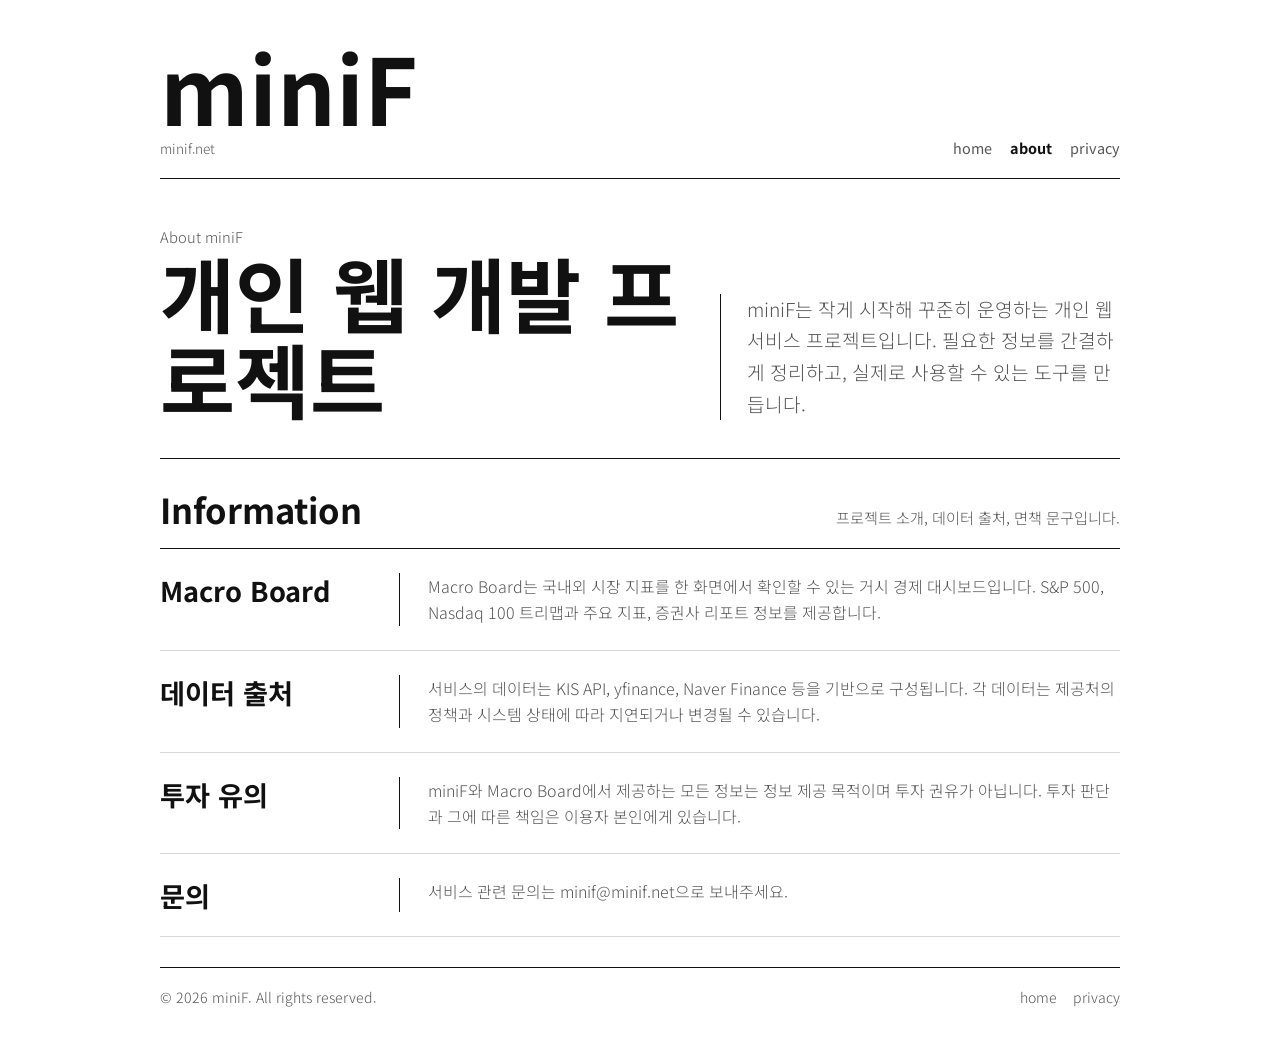
==== about.html @ b0dc4911 "Initial: miniF landing page" ====
<!doctype html>
<html lang="ko">
  <head>
    <meta charset="utf-8">
    <meta name="viewport" content="width=device-width, initial-scale=1">
    <meta name="description" content="miniF 프로젝트와 Macro Board 데이터 출처, 투자 유의사항을 안내합니다.">
    <title>About | miniF</title>
    <link rel="preconnect" href="https://fonts.googleapis.com">
    <link rel="preconnect" href="https://fonts.gstatic.com" crossorigin>
    <link href="https://fonts.googleapis.com/css2?family=Noto+Sans+KR:wght@300;400;700&display=swap" rel="stylesheet">
    <link rel="stylesheet" href="./styles.css">
  </head>
  <body>
    <div class="site">
      <header class="site-header">
        <div class="topbar">
          <h1 class="logo">miniF</h1>
          <span class="domain">minif.net</span>
        </div>
        <nav class="nav" aria-label="주요 메뉴">
          <a href="./index.html">home</a>
          <a href="./about.html" aria-current="page">about</a>
          <a href="./privacy.html">privacy</a>
        </nav>
      </header>

      <main>
        <section class="intro" aria-labelledby="about-title">
          <div>
            <p class="kicker">About miniF</p>
            <h2 class="headline" id="about-title">개인 웹 개발 프로젝트</h2>
          </div>
          <p class="lead">
            miniF는 작게 시작해 꾸준히 운영하는 개인 웹 서비스 프로젝트입니다. 필요한 정보를 간결하게 정리하고, 실제로 사용할 수 있는 도구를 만듭니다.
          </p>
        </section>

        <section class="section" aria-labelledby="about-content-title">
          <div class="section-header">
            <h2 class="section-title" id="about-content-title">Information</h2>
            <p class="section-note">프로젝트 소개, 데이터 출처, 면책 문구입니다.</p>
          </div>

          <div class="content-grid">
            <article class="content-block">
              <h2>Macro Board</h2>
              <p>
                Macro Board는 국내외 시장 지표를 한 화면에서 확인할 수 있는 거시 경제 대시보드입니다. S&amp;P 500, Nasdaq 100 트리맵과 주요 지표, 증권사 리포트 정보를 제공합니다.
              </p>
            </article>

            <article class="content-block">
              <h2>데이터 출처</h2>
              <p>
                서비스의 데이터는 KIS API, yfinance, Naver Finance 등을 기반으로 구성됩니다. 각 데이터는 제공처의 정책과 시스템 상태에 따라 지연되거나 변경될 수 있습니다.
              </p>
            </article>

            <article class="content-block">
              <h2>투자 유의</h2>
              <p>
                miniF와 Macro Board에서 제공하는 모든 정보는 정보 제공 목적이며 투자 권유가 아닙니다. 투자 판단과 그에 따른 책임은 이용자 본인에게 있습니다.
              </p>
            </article>

            <article class="content-block">
              <h2>문의</h2>
              <p>
                서비스 관련 문의는 <a href="mailto:minif@minif.net">minif@minif.net</a>으로 보내주세요.
              </p>
            </article>
          </div>
        </section>
      </main>

      <footer class="site-footer">
        <span>© 2026 miniF. All rights reserved.</span>
        <div class="footer-links">
          <a href="./index.html">home</a>
          <a href="./privacy.html">privacy</a>
        </div>
      </footer>
    </div>
  </body>
</html>
---- styles.css ----
:root {
  --paper: #ffffff;
  --ink: #111111;
  --muted: #565656;
  --line: #111111;
  --soft-line: #d8d8d8;
  --panel: #fafafa;
  --max: 960px;
}

* {
  box-sizing: border-box;
}

html {
  background: var(--paper);
  color: var(--ink);
  font-family: "Noto Sans KR", system-ui, -apple-system, BlinkMacSystemFont, "Segoe UI", sans-serif;
  font-size: 16px;
  line-height: 1.65;
}

body {
  margin: 0;
  min-width: 320px;
  background: var(--paper);
}

a {
  color: inherit;
  text-decoration: none;
}

a:hover {
  text-decoration: underline;
  text-underline-offset: 0.18em;
}

.site {
  width: min(100% - 32px, var(--max));
  margin: 0 auto;
  padding: 28px 0 40px;
}

.site-header {
  display: grid;
  gap: 18px;
  padding-bottom: 18px;
  border-bottom: 1px solid var(--line);
}

.topbar {
  display: flex;
  align-items: baseline;
  justify-content: space-between;
  gap: 16px;
}

.logo {
  margin: 0;
  font-size: clamp(2.4rem, 8vw, 5.75rem);
  font-weight: 700;
  letter-spacing: 0;
  line-height: 0.95;
}

.domain {
  color: var(--muted);
  font-size: 0.85rem;
  font-weight: 300;
  white-space: nowrap;
}

.nav {
  display: flex;
  flex-wrap: wrap;
  gap: 6px 18px;
  color: var(--muted);
  font-size: 0.9rem;
}

.nav a[aria-current="page"] {
  color: var(--ink);
  font-weight: 700;
}

.intro {
  display: grid;
  gap: 18px;
  padding: 34px 0 28px;
  border-bottom: 1px solid var(--line);
}

.kicker {
  margin: 0;
  color: var(--muted);
  font-size: 0.92rem;
  font-weight: 300;
}

.headline {
  max-width: 760px;
  margin: 0;
  font-size: clamp(2.1rem, 8vw, 5.1rem);
  font-weight: 700;
  letter-spacing: 0;
  line-height: 1.05;
}

.lead {
  max-width: 650px;
  margin: 0;
  color: var(--muted);
  font-size: clamp(1rem, 2vw, 1.2rem);
  font-weight: 300;
}

.section {
  padding: 30px 0;
  border-bottom: 1px solid var(--line);
}

.section-header {
  display: grid;
  grid-template-columns: 1fr;
  gap: 10px;
  margin-bottom: 18px;
}

.section-title {
  margin: 0;
  font-size: clamp(1.45rem, 4vw, 2.15rem);
  font-weight: 700;
  line-height: 1.18;
}

.section-note {
  margin: 0;
  color: var(--muted);
  font-size: 0.95rem;
  font-weight: 300;
}

.project-grid {
  display: grid;
  grid-template-columns: 1fr;
  border-top: 1px solid var(--line);
  border-left: 1px solid var(--line);
}

.project-card {
  display: grid;
  min-height: 260px;
  padding: 22px;
  border-right: 1px solid var(--line);
  border-bottom: 1px solid var(--line);
  background: var(--paper);
  transition: background-color 160ms ease, color 160ms ease;
}

.project-card:hover {
  background: var(--ink);
  color: var(--paper);
  text-decoration: none;
}

.project-card.is-disabled {
  color: var(--muted);
  background: var(--panel);
  pointer-events: none;
}

.card-number {
  align-self: start;
  color: currentColor;
  font-size: 0.82rem;
  font-weight: 300;
}

.card-body {
  align-self: end;
}

.card-title {
  margin: 0 0 4px;
  font-size: clamp(1.6rem, 7vw, 3rem);
  font-weight: 700;
  line-height: 1.02;
}

.card-domain {
  margin: 0 0 18px;
  color: currentColor;
  font-size: 0.95rem;
  font-weight: 300;
}

.card-description {
  max-width: 520px;
  margin: 0 0 24px;
  color: currentColor;
  font-size: 1rem;
}

.card-action {
  display: inline-block;
  font-size: 0.95rem;
  font-weight: 700;
}

.content-grid {
  display: grid;
  grid-template-columns: 1fr;
  border-top: 1px solid var(--line);
}

.content-block {
  padding: 24px 0;
  border-bottom: 1px solid var(--soft-line);
}

.content-block h2 {
  margin: 0 0 10px;
  font-size: clamp(1.25rem, 3vw, 1.7rem);
  line-height: 1.25;
}

.content-block p {
  max-width: 720px;
  margin: 0;
  color: var(--muted);
  font-weight: 300;
}

.definition-list {
  display: grid;
  gap: 14px;
  margin: 0;
}

.definition-list div {
  display: grid;
  gap: 4px;
  padding-bottom: 14px;
  border-bottom: 1px solid var(--soft-line);
}

.definition-list div:last-child {
  padding-bottom: 0;
  border-bottom: 0;
}

.definition-list dt {
  font-weight: 700;
}

.definition-list dd {
  margin: 0;
  color: var(--muted);
  font-weight: 300;
}

.site-footer {
  display: flex;
  flex-direction: column;
  gap: 10px;
  padding-top: 18px;
  color: var(--muted);
  font-size: 0.88rem;
  font-weight: 300;
}

.footer-links {
  display: flex;
  flex-wrap: wrap;
  gap: 8px 16px;
}

@media (min-width: 720px) {
  .site {
    width: min(100% - 56px, var(--max));
    padding-top: 42px;
    padding-bottom: 54px;
  }

  .site-header {
    grid-template-columns: 1fr auto;
    align-items: end;
  }

  .topbar {
    display: block;
  }

  .domain {
    display: block;
    margin-top: 8px;
  }

  .nav {
    justify-content: flex-end;
  }

  .intro {
    grid-template-columns: 1.15fr 0.85fr;
    align-items: end;
    padding: 46px 0 38px;
  }

  .lead {
    justify-self: end;
    padding-left: 26px;
    border-left: 1px solid var(--line);
  }

  .section-header {
    grid-template-columns: 1fr 1fr;
    align-items: end;
  }

  .section-note {
    justify-self: end;
    max-width: 360px;
    text-align: right;
  }

  .project-grid {
    grid-template-columns: minmax(0, 1.35fr) minmax(0, 0.85fr);
  }

  .project-card {
    min-height: 330px;
    padding: 28px;
  }

  .content-grid {
    grid-template-columns: 240px 1fr;
  }

  .content-block {
    display: grid;
    grid-template-columns: 240px 1fr;
    grid-column: 1 / -1;
    gap: 28px;
  }

  .content-block h2 {
    margin: 0;
    padding-right: 18px;
    border-right: 1px solid var(--line);
  }

  .site-footer {
    flex-direction: row;
    align-items: center;
    justify-content: space-between;
  }
}
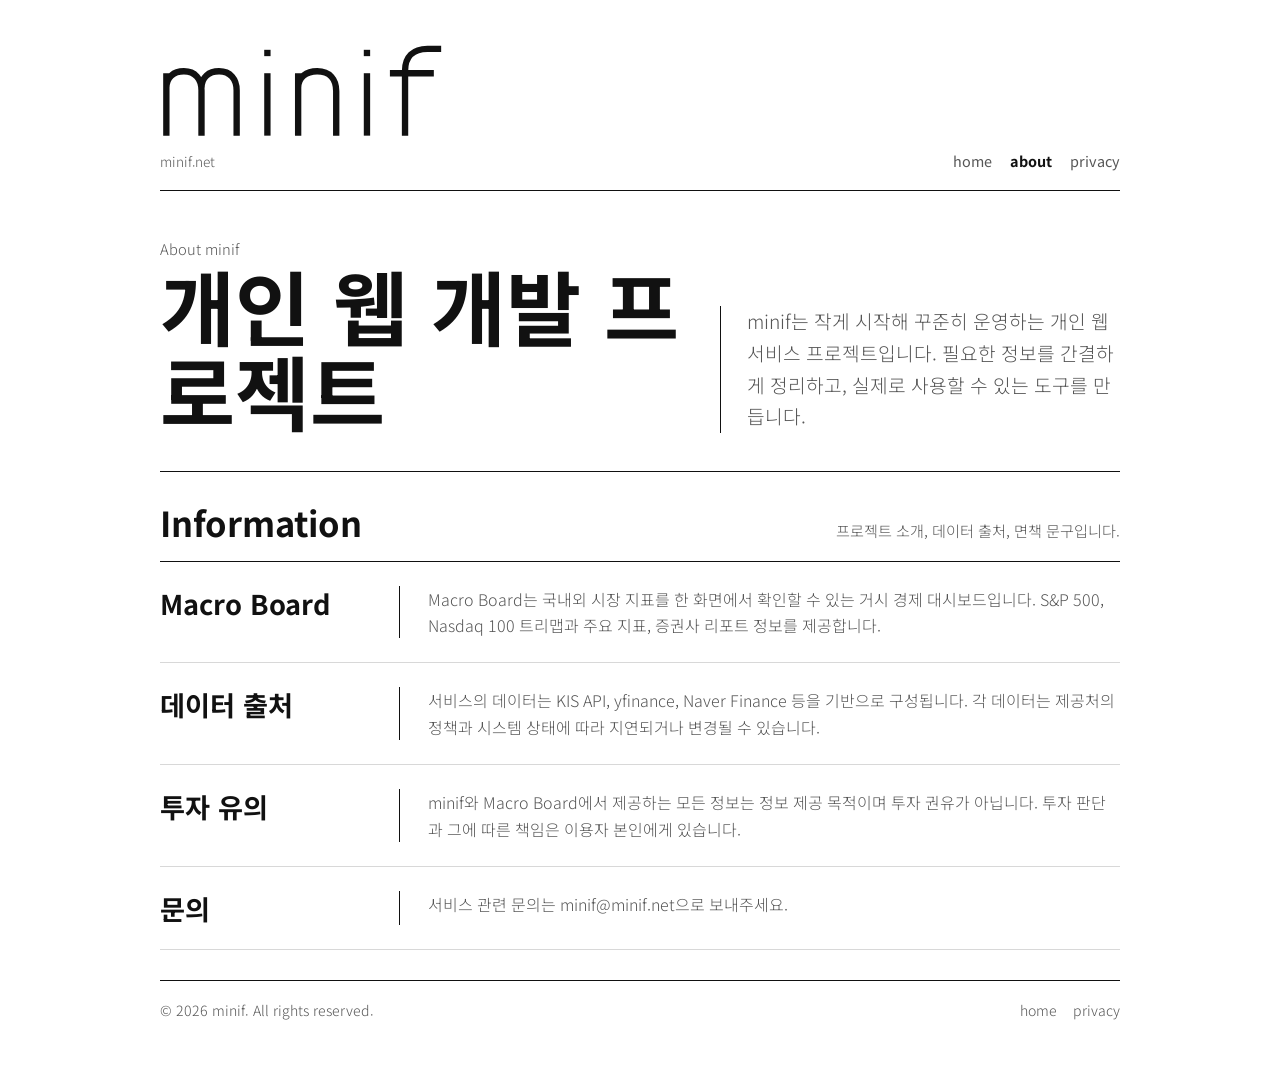
==== commit a9683703: "feat: add refined minif wordmark" ====
--- a/about.html
+++ b/about.html
@@ -3,8 +3,8 @@
   <head>
     <meta charset="utf-8">
     <meta name="viewport" content="width=device-width, initial-scale=1">
-    <meta name="description" content="miniF 프로젝트와 Macro Board 데이터 출처, 투자 유의사항을 안내합니다.">
-    <title>About | miniF</title>
+    <meta name="description" content="minif 프로젝트와 Macro Board 데이터 출처, 투자 유의사항을 안내합니다.">
+    <title>About | minif</title>
     <link rel="preconnect" href="https://fonts.googleapis.com">
     <link rel="preconnect" href="https://fonts.gstatic.com" crossorigin>
     <link href="https://fonts.googleapis.com/css2?family=Noto+Sans+KR:wght@300;400;700&display=swap" rel="stylesheet">
@@ -14,7 +14,11 @@
     <div class="site">
       <header class="site-header">
         <div class="topbar">
-          <h1 class="logo">miniF</h1>
+          <h1 class="logo">
+            <a class="logo-link" href="./index.html" aria-label="minif 홈">
+              <img class="logo-mark" src="./assets/minif-wordmark.svg" alt="minif">
+            </a>
+          </h1>
           <span class="domain">minif.net</span>
         </div>
         <nav class="nav" aria-label="주요 메뉴">
@@ -27,11 +31,11 @@
       <main>
         <section class="intro" aria-labelledby="about-title">
           <div>
-            <p class="kicker">About miniF</p>
+            <p class="kicker">About minif</p>
             <h2 class="headline" id="about-title">개인 웹 개발 프로젝트</h2>
           </div>
           <p class="lead">
-            miniF는 작게 시작해 꾸준히 운영하는 개인 웹 서비스 프로젝트입니다. 필요한 정보를 간결하게 정리하고, 실제로 사용할 수 있는 도구를 만듭니다.
+            minif는 작게 시작해 꾸준히 운영하는 개인 웹 서비스 프로젝트입니다. 필요한 정보를 간결하게 정리하고, 실제로 사용할 수 있는 도구를 만듭니다.
           </p>
         </section>
 
@@ -59,7 +63,7 @@
             <article class="content-block">
               <h2>투자 유의</h2>
               <p>
-                miniF와 Macro Board에서 제공하는 모든 정보는 정보 제공 목적이며 투자 권유가 아닙니다. 투자 판단과 그에 따른 책임은 이용자 본인에게 있습니다.
+                minif와 Macro Board에서 제공하는 모든 정보는 정보 제공 목적이며 투자 권유가 아닙니다. 투자 판단과 그에 따른 책임은 이용자 본인에게 있습니다.
               </p>
             </article>
 
@@ -74,7 +78,7 @@
       </main>
 
       <footer class="site-footer">
-        <span>© 2026 miniF. All rights reserved.</span>
+        <span>© 2026 minif. All rights reserved.</span>
         <div class="footer-links">
           <a href="./index.html">home</a>
           <a href="./privacy.html">privacy</a>
--- a/styles.css
+++ b/styles.css
@@ -58,10 +58,21 @@
 
 .logo {
   margin: 0;
-  font-size: clamp(2.4rem, 8vw, 5.75rem);
-  font-weight: 700;
-  letter-spacing: 0;
-  line-height: 0.95;
+  line-height: 0;
+}
+
+.logo-link {
+  display: inline-block;
+}
+
+.logo-link:hover {
+  text-decoration: none;
+}
+
+.logo-mark {
+  display: block;
+  width: clamp(10.5rem, 29vw, 18rem);
+  height: auto;
 }
 
 .domain {
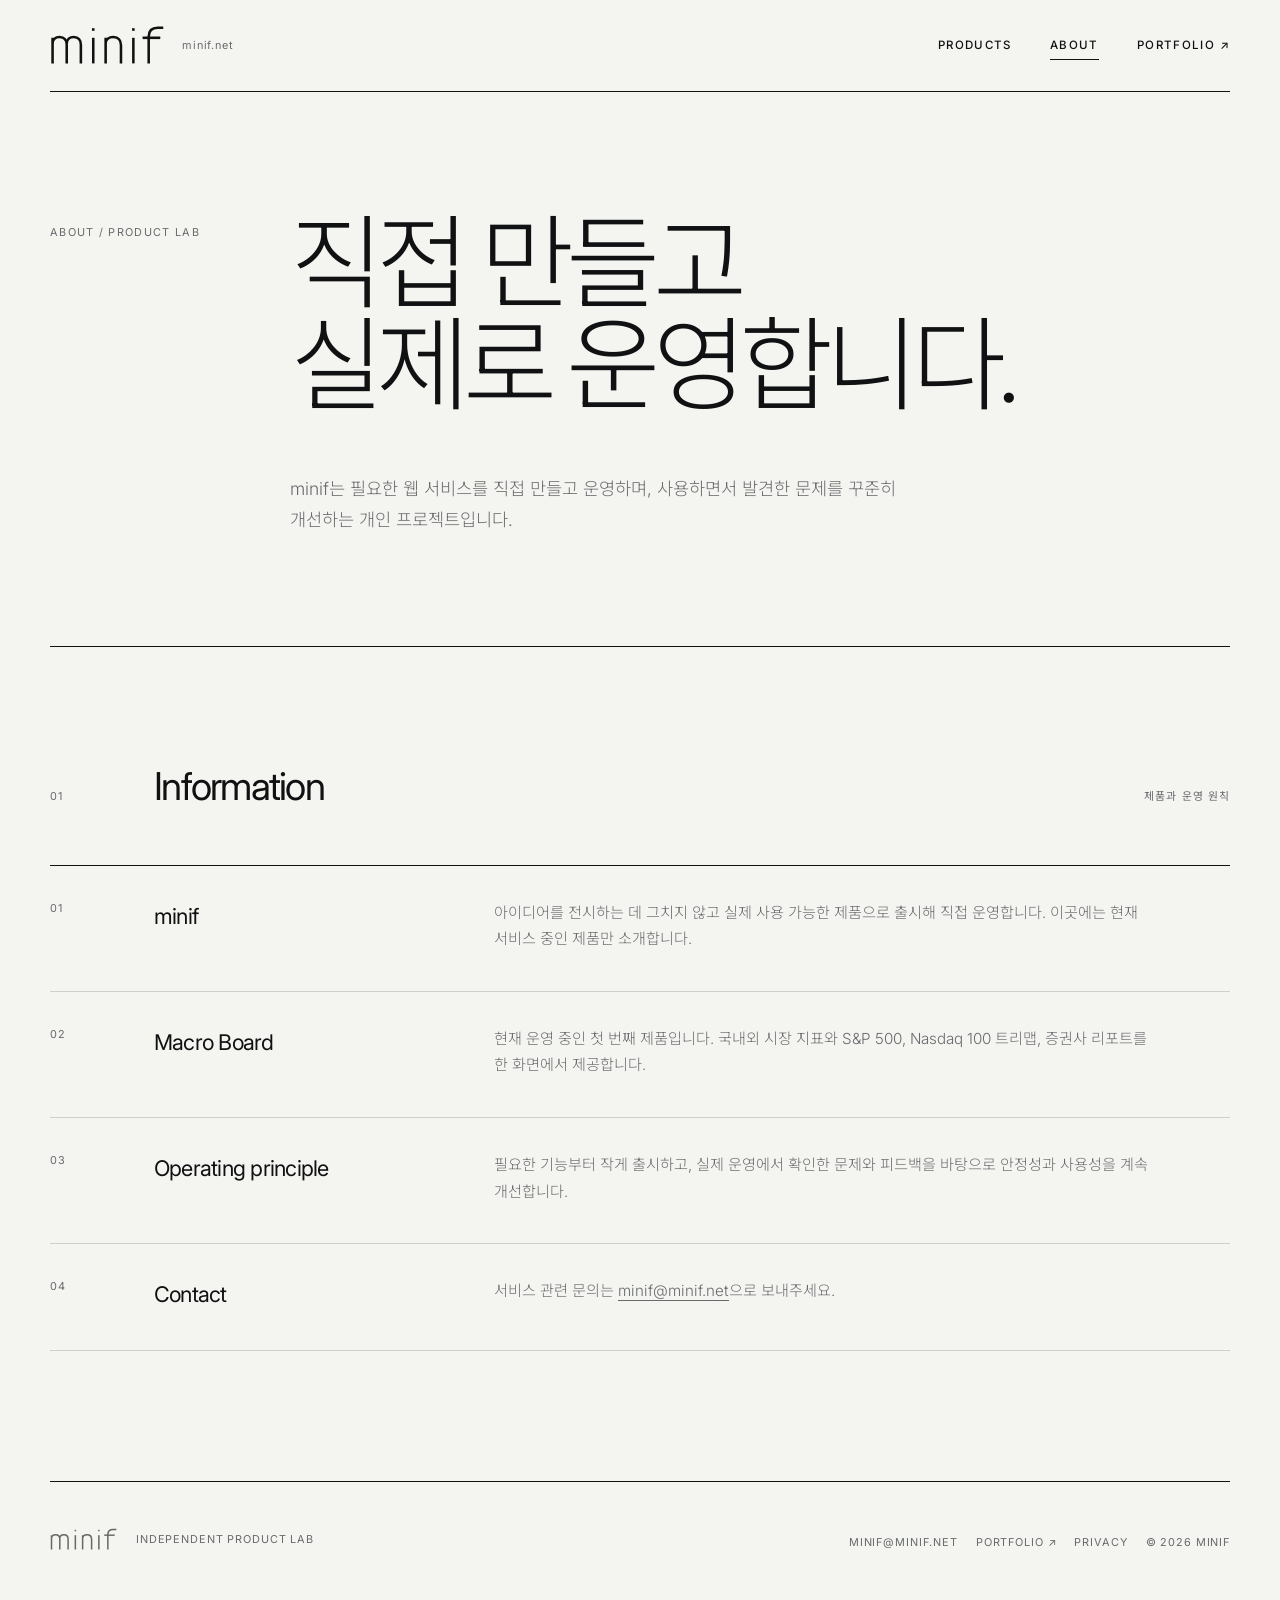
==== commit 2757913c: "feat: redesign minif product landing" ====
--- a/about.html
+++ b/about.html
@@ -4,84 +4,78 @@
     <meta charset="utf-8">
     <meta name="viewport" content="width=device-width, initial-scale=1">
     <meta name="description" content="minif 프로젝트와 Macro Board 데이터 출처, 투자 유의사항을 안내합니다.">
-    <title>About | minif</title>
+    <title>About — minif</title>
+    <link rel="icon" href="./assets/minif-favicon.svg" type="image/svg+xml">
     <link rel="preconnect" href="https://fonts.googleapis.com">
     <link rel="preconnect" href="https://fonts.gstatic.com" crossorigin>
-    <link href="https://fonts.googleapis.com/css2?family=Noto+Sans+KR:wght@300;400;700&display=swap" rel="stylesheet">
+    <link href="https://fonts.googleapis.com/css2?family=Inter:wght@300;400;500;600&amp;family=Noto+Sans+KR:wght@300;400;500;600&amp;display=swap" rel="stylesheet">
     <link rel="stylesheet" href="./styles.css">
   </head>
   <body>
-    <div class="site">
+    <div class="site-shell">
       <header class="site-header">
-        <div class="topbar">
-          <h1 class="logo">
-            <a class="logo-link" href="./index.html" aria-label="minif 홈">
-              <img class="logo-mark" src="./assets/minif-wordmark.svg" alt="minif">
-            </a>
-          </h1>
-          <span class="domain">minif.net</span>
-        </div>
+        <a class="brand" href="./index.html" aria-label="minif 홈">
+          <img class="brand-mark" src="./assets/minif-wordmark.svg" alt="minif">
+          <span class="brand-domain">minif.net</span>
+        </a>
         <nav class="nav" aria-label="주요 메뉴">
-          <a href="./index.html">home</a>
-          <a href="./about.html" aria-current="page">about</a>
-          <a href="./privacy.html">privacy</a>
+          <a href="./index.html#products">Products</a>
+          <a href="./about.html" aria-current="page">About</a>
+          <a href="https://portfolio-hub-a8g.pages.dev" target="_blank" rel="noopener">Portfolio ↗</a>
         </nav>
       </header>
 
       <main>
-        <section class="intro" aria-labelledby="about-title">
-          <div>
-            <p class="kicker">About minif</p>
-            <h2 class="headline" id="about-title">개인 웹 개발 프로젝트</h2>
-          </div>
-          <p class="lead">
-            minif는 작게 시작해 꾸준히 운영하는 개인 웹 서비스 프로젝트입니다. 필요한 정보를 간결하게 정리하고, 실제로 사용할 수 있는 도구를 만듭니다.
+        <section class="page-hero" aria-labelledby="about-title">
+          <p class="page-kicker">About / Product lab</p>
+          <h1 id="about-title">직접 만들고<br>실제로 운영합니다.</h1>
+          <p>
+            minif는 필요한 웹 서비스를 직접 만들고 운영하며, 사용하면서 발견한 문제를 꾸준히 개선하는 개인 프로젝트입니다.
           </p>
         </section>
 
-        <section class="section" aria-labelledby="about-content-title">
-          <div class="section-header">
-            <h2 class="section-title" id="about-content-title">Information</h2>
-            <p class="section-note">프로젝트 소개, 데이터 출처, 면책 문구입니다.</p>
+        <section class="information" aria-labelledby="information-title">
+          <div class="section-heading">
+            <p class="section-index">01</p>
+            <h2 id="information-title">Information</h2>
+            <p>제품과 운영 원칙</p>
           </div>
 
-          <div class="content-grid">
-            <article class="content-block">
-              <h2>Macro Board</h2>
-              <p>
-                Macro Board는 국내외 시장 지표를 한 화면에서 확인할 수 있는 거시 경제 대시보드입니다. S&amp;P 500, Nasdaq 100 트리맵과 주요 지표, 증권사 리포트 정보를 제공합니다.
-              </p>
+          <div class="information-list">
+            <article>
+              <p class="item-number">01</p>
+              <h3>minif</h3>
+              <p>아이디어를 전시하는 데 그치지 않고 실제 사용 가능한 제품으로 출시해 직접 운영합니다. 이곳에는 현재 서비스 중인 제품만 소개합니다.</p>
             </article>
-
-            <article class="content-block">
-              <h2>데이터 출처</h2>
-              <p>
-                서비스의 데이터는 KIS API, yfinance, Naver Finance 등을 기반으로 구성됩니다. 각 데이터는 제공처의 정책과 시스템 상태에 따라 지연되거나 변경될 수 있습니다.
-              </p>
+            <article>
+              <p class="item-number">02</p>
+              <h3>Macro Board</h3>
+              <p>현재 운영 중인 첫 번째 제품입니다. 국내외 시장 지표와 S&amp;P 500, Nasdaq 100 트리맵, 증권사 리포트를 한 화면에서 제공합니다.</p>
             </article>
-
-            <article class="content-block">
-              <h2>투자 유의</h2>
-              <p>
-                minif와 Macro Board에서 제공하는 모든 정보는 정보 제공 목적이며 투자 권유가 아닙니다. 투자 판단과 그에 따른 책임은 이용자 본인에게 있습니다.
-              </p>
+            <article>
+              <p class="item-number">03</p>
+              <h3>Operating principle</h3>
+              <p>필요한 기능부터 작게 출시하고, 실제 운영에서 확인한 문제와 피드백을 바탕으로 안정성과 사용성을 계속 개선합니다.</p>
             </article>
-
-            <article class="content-block">
-              <h2>문의</h2>
-              <p>
-                서비스 관련 문의는 <a href="mailto:minif@minif.net">minif@minif.net</a>으로 보내주세요.
-              </p>
+            <article>
+              <p class="item-number">04</p>
+              <h3>Contact</h3>
+              <p>서비스 관련 문의는 <a class="inline-link" href="mailto:minif@minif.net">minif@minif.net</a>으로 보내주세요.</p>
             </article>
           </div>
         </section>
       </main>
 
       <footer class="site-footer">
-        <span>© 2026 minif. All rights reserved.</span>
-        <div class="footer-links">
-          <a href="./index.html">home</a>
-          <a href="./privacy.html">privacy</a>
+        <div>
+          <img class="footer-mark" src="./assets/minif-wordmark.svg" alt="">
+          <span>Independent product lab</span>
+        </div>
+        <div class="footer-meta">
+          <a href="mailto:minif@minif.net">minif@minif.net</a>
+          <a href="https://portfolio-hub-a8g.pages.dev" target="_blank" rel="noopener">Portfolio ↗</a>
+          <a href="./privacy.html">Privacy</a>
+          <span>© 2026 minif</span>
         </div>
       </footer>
     </div>
--- a/styles.css
+++ b/styles.css
@@ -1,11 +1,10 @@
 :root {
-  --paper: #ffffff;
-  --ink: #111111;
-  --muted: #565656;
-  --line: #111111;
-  --soft-line: #d8d8d8;
-  --panel: #fafafa;
-  --max: 960px;
+  --paper: #f4f4f0;
+  --ink: #101112;
+  --muted: #686b6d;
+  --line: #cfd0ca;
+  --hover: #e9e9e4;
+  --max: 1180px;
 }
 
 * {
@@ -13,16 +12,18 @@
 }
 
 html {
+  scroll-behavior: smooth;
   background: var(--paper);
   color: var(--ink);
-  font-family: "Noto Sans KR", system-ui, -apple-system, BlinkMacSystemFont, "Segoe UI", sans-serif;
+  font-family: "Inter", "Noto Sans KR", system-ui, sans-serif;
   font-size: 16px;
-  line-height: 1.65;
+  line-height: 1.55;
+  word-break: keep-all;
 }
 
 body {
-  margin: 0;
   min-width: 320px;
+  margin: 0;
   background: var(--paper);
 }
 
@@ -31,339 +32,565 @@
   text-decoration: none;
 }
 
-a:hover {
-  text-decoration: underline;
-  text-underline-offset: 0.18em;
-}
-
-.site {
-  width: min(100% - 32px, var(--max));
+img {
+  max-width: 100%;
+}
+
+.site-shell {
+  width: min(calc(100% - 40px), var(--max));
   margin: 0 auto;
-  padding: 28px 0 40px;
 }
 
 .site-header {
-  display: grid;
+  display: flex;
+  align-items: center;
+  justify-content: space-between;
+  min-height: 92px;
+  border-bottom: 1px solid var(--ink);
+}
+
+.brand {
+  display: inline-flex;
+  align-items: center;
+  gap: 16px;
+}
+
+.brand-mark {
+  display: block;
+  width: 116px;
+  height: auto;
+}
+
+.brand-domain {
+  color: var(--muted);
+  font-size: 0.68rem;
+  font-weight: 400;
+  letter-spacing: 0.08em;
+}
+
+.nav {
+  display: flex;
+  align-items: center;
+  gap: clamp(18px, 3vw, 38px);
+  font-size: 0.72rem;
+  font-weight: 500;
+  letter-spacing: 0.12em;
+  text-transform: uppercase;
+}
+
+.nav a {
+  position: relative;
+  padding: 8px 0;
+}
+
+.nav a::after {
+  position: absolute;
+  right: 0;
+  bottom: 2px;
+  left: 0;
+  height: 1px;
+  background: currentColor;
+  content: "";
+  opacity: 0;
+  transform: scaleX(0);
+  transform-origin: right;
+  transition: opacity 180ms ease, transform 180ms ease;
+}
+
+.nav a:hover::after,
+.nav a[aria-current="page"]::after {
+  opacity: 1;
+  transform: scaleX(1);
+  transform-origin: left;
+}
+
+.hero {
+  display: flex;
+  flex-direction: column;
+  justify-content: space-between;
+  min-height: min(760px, calc(100vh - 92px));
+  padding: 36px 0 54px;
+  border-bottom: 1px solid var(--ink);
+}
+
+.hero-meta {
+  display: flex;
+  justify-content: space-between;
+  color: var(--muted);
+  font-size: 0.68rem;
+  font-weight: 400;
+  letter-spacing: 0.12em;
+  text-transform: uppercase;
+}
+
+.hero-title {
+  margin: 80px 0;
+  font-size: clamp(3.35rem, 8.4vw, 7.4rem);
+  font-weight: 300;
+  letter-spacing: -0.075em;
+  line-height: 0.98;
+}
+
+.hero-title span {
+  color: var(--muted);
+}
+
+.hero-foot {
+  display: grid;
+  grid-template-columns: minmax(0, 1fr) auto;
+  align-items: end;
+  gap: 40px;
+}
+
+.hero-description {
+  max-width: 560px;
+  margin: 0;
+  color: var(--muted);
+  font-size: clamp(1rem, 1.65vw, 1.25rem);
+  font-weight: 300;
+  line-height: 1.75;
+}
+
+.text-link,
+.inline-link {
+  border-bottom: 1px solid currentColor;
+}
+
+.text-link {
+  padding-bottom: 4px;
+  font-size: 0.75rem;
+  font-weight: 500;
+  letter-spacing: 0.1em;
+  text-transform: uppercase;
+}
+
+.work,
+.information {
+  padding: 110px 0 130px;
+  border-bottom: 1px solid var(--ink);
+}
+
+.section-heading {
+  display: grid;
+  grid-template-columns: 80px 1fr auto;
+  align-items: baseline;
+  gap: 24px;
+  margin-bottom: 48px;
+}
+
+.section-heading h2,
+.section-heading p {
+  margin: 0;
+}
+
+.section-heading h2 {
+  font-size: clamp(1.75rem, 3vw, 2.6rem);
+  font-weight: 400;
+  letter-spacing: -0.045em;
+}
+
+.section-heading > p:last-child,
+.section-index,
+.item-number {
+  color: var(--muted);
+  font-size: 0.68rem;
+  font-weight: 400;
+  letter-spacing: 0.1em;
+  text-transform: uppercase;
+}
+
+.project-list,
+.information-list {
+  border-top: 1px solid var(--ink);
+}
+
+.project-row {
+  display: grid;
+  grid-template-columns: 80px minmax(0, 1fr) 220px;
+  gap: 24px;
+  padding: 36px 0 38px;
+  border-bottom: 1px solid var(--line);
+  transition: background-color 180ms ease, padding 180ms ease;
+}
+
+a.project-row:hover {
+  padding-right: 18px;
+  padding-left: 18px;
+  background: var(--hover);
+}
+
+.project-number {
+  padding-top: 9px;
+  color: var(--muted);
+  font-size: 0.72rem;
+  letter-spacing: 0.1em;
+}
+
+.project-main h3 {
+  margin: 0 0 16px;
+  font-size: clamp(2rem, 4.5vw, 4rem);
+  font-weight: 300;
+  letter-spacing: -0.065em;
+  line-height: 1;
+}
+
+.project-main p {
+  max-width: 580px;
+  margin: 0;
+  color: var(--muted);
+  font-size: 0.92rem;
+  font-weight: 300;
+}
+
+.project-meta {
+  display: flex;
+  flex-direction: column;
+  align-items: flex-end;
+  justify-content: space-between;
+  gap: 28px;
+  color: var(--muted);
+  font-size: 0.68rem;
+  letter-spacing: 0.08em;
+  text-align: right;
+  text-transform: uppercase;
+}
+
+.project-status {
+  color: var(--ink);
+  font-weight: 500;
+}
+
+.project-row.is-muted {
+  color: #8c8e8d;
+}
+
+.project-row.is-muted .project-main p,
+.project-row.is-muted .project-meta,
+.project-row.is-muted .project-status {
+  color: #929491;
+}
+
+.statement {
+  display: grid;
+  grid-template-columns: minmax(180px, 0.6fr) 1.4fr;
+  gap: 60px;
+  padding: 130px 0 150px;
+  border-bottom: 1px solid var(--ink);
+}
+
+.portfolio-bridge {
+  display: grid;
+  grid-template-columns: 1.25fr 0.75fr;
+  gap: clamp(48px, 9vw, 120px);
+  padding: 110px 0 120px;
+  border-bottom: 1px solid var(--ink);
+}
+
+.portfolio-bridge p,
+.portfolio-bridge h2 {
+  margin: 0;
+}
+
+.portfolio-bridge h2 {
+  margin-top: 34px;
+  font-size: clamp(2.2rem, 4.7vw, 4.5rem);
+  font-weight: 300;
+  letter-spacing: -0.065em;
+  line-height: 1.08;
+}
+
+.portfolio-bridge > div:last-child {
+  display: flex;
+  flex-direction: column;
+  align-items: flex-start;
+  justify-content: flex-end;
+  gap: 38px;
+}
+
+.portfolio-bridge > div:last-child > p {
+  color: var(--muted);
+  font-size: 0.98rem;
+  font-weight: 300;
+  line-height: 1.8;
+}
+
+.statement > p {
+  margin: 11px 0 0;
+}
+
+.statement h2 {
+  margin: 0 0 46px;
+  font-size: clamp(2.7rem, 6vw, 5.5rem);
+  font-weight: 300;
+  letter-spacing: -0.07em;
+  line-height: 1.04;
+}
+
+.statement div > p {
+  max-width: 620px;
+  margin: 0;
+  color: var(--muted);
+  font-size: 1.05rem;
+  font-weight: 300;
+  line-height: 1.8;
+}
+
+.page-hero {
+  display: grid;
+  grid-template-columns: 180px minmax(0, 1fr);
+  gap: 32px 60px;
+  padding: 120px 0 110px;
+  border-bottom: 1px solid var(--ink);
+}
+
+.page-kicker {
+  margin: 12px 0 0;
+  color: var(--muted);
+  font-size: 0.68rem;
+  letter-spacing: 0.12em;
+  text-transform: uppercase;
+}
+
+.page-hero h1 {
+  margin: 0;
+  font-size: clamp(3.5rem, 8vw, 7rem);
+  font-weight: 300;
+  letter-spacing: -0.075em;
+  line-height: 1;
+}
+
+.page-hero > p:last-child {
+  grid-column: 2;
+  max-width: 650px;
+  margin: 24px 0 0;
+  color: var(--muted);
+  font-size: 1.1rem;
+  font-weight: 300;
+  line-height: 1.8;
+}
+
+.information-list article {
+  display: grid;
+  grid-template-columns: 80px minmax(180px, 0.6fr) minmax(0, 1.4fr);
+  gap: 24px;
+  padding: 34px 0 38px;
+  border-bottom: 1px solid var(--line);
+}
+
+.information-list p,
+.information-list h3 {
+  margin: 0;
+}
+
+.information-list h3 {
+  font-size: 1.35rem;
+  font-weight: 400;
+  letter-spacing: -0.035em;
+}
+
+.information-list article > p:last-child {
+  max-width: 670px;
+  color: var(--muted);
+  font-size: 0.95rem;
+  font-weight: 300;
+  line-height: 1.75;
+}
+
+.site-footer {
+  display: flex;
+  align-items: flex-end;
+  justify-content: space-between;
+  gap: 40px;
+  padding: 46px 0 54px;
+  color: var(--muted);
+  font-size: 0.68rem;
+  letter-spacing: 0.08em;
+  text-transform: uppercase;
+}
+
+.site-footer > div {
+  display: flex;
+  align-items: center;
   gap: 18px;
-  padding-bottom: 18px;
-  border-bottom: 1px solid var(--line);
-}
-
-.topbar {
-  display: flex;
-  align-items: baseline;
-  justify-content: space-between;
-  gap: 16px;
-}
-
-.logo {
-  margin: 0;
-  line-height: 0;
-}
-
-.logo-link {
-  display: inline-block;
-}
-
-.logo-link:hover {
-  text-decoration: none;
-}
-
-.logo-mark {
-  display: block;
-  width: clamp(10.5rem, 29vw, 18rem);
+}
+
+.footer-mark {
+  width: 68px;
   height: auto;
-}
-
-.domain {
-  color: var(--muted);
-  font-size: 0.85rem;
-  font-weight: 300;
-  white-space: nowrap;
-}
-
-.nav {
-  display: flex;
-  flex-wrap: wrap;
-  gap: 6px 18px;
-  color: var(--muted);
-  font-size: 0.9rem;
-}
-
-.nav a[aria-current="page"] {
+  opacity: 0.62;
+}
+
+.footer-meta {
+  justify-content: flex-end;
+}
+
+.footer-meta a:hover,
+.inline-link:hover {
   color: var(--ink);
-  font-weight: 700;
-}
-
-.intro {
-  display: grid;
-  gap: 18px;
-  padding: 34px 0 28px;
-  border-bottom: 1px solid var(--line);
-}
-
-.kicker {
-  margin: 0;
-  color: var(--muted);
-  font-size: 0.92rem;
-  font-weight: 300;
-}
-
-.headline {
-  max-width: 760px;
-  margin: 0;
-  font-size: clamp(2.1rem, 8vw, 5.1rem);
-  font-weight: 700;
-  letter-spacing: 0;
-  line-height: 1.05;
-}
-
-.lead {
-  max-width: 650px;
-  margin: 0;
-  color: var(--muted);
-  font-size: clamp(1rem, 2vw, 1.2rem);
-  font-weight: 300;
-}
-
-.section {
-  padding: 30px 0;
-  border-bottom: 1px solid var(--line);
-}
-
-.section-header {
-  display: grid;
-  grid-template-columns: 1fr;
-  gap: 10px;
-  margin-bottom: 18px;
-}
-
-.section-title {
-  margin: 0;
-  font-size: clamp(1.45rem, 4vw, 2.15rem);
-  font-weight: 700;
-  line-height: 1.18;
-}
-
-.section-note {
-  margin: 0;
-  color: var(--muted);
-  font-size: 0.95rem;
-  font-weight: 300;
-}
-
-.project-grid {
-  display: grid;
-  grid-template-columns: 1fr;
-  border-top: 1px solid var(--line);
-  border-left: 1px solid var(--line);
-}
-
-.project-card {
-  display: grid;
-  min-height: 260px;
-  padding: 22px;
-  border-right: 1px solid var(--line);
-  border-bottom: 1px solid var(--line);
-  background: var(--paper);
-  transition: background-color 160ms ease, color 160ms ease;
-}
-
-.project-card:hover {
-  background: var(--ink);
-  color: var(--paper);
-  text-decoration: none;
-}
-
-.project-card.is-disabled {
-  color: var(--muted);
-  background: var(--panel);
-  pointer-events: none;
-}
-
-.card-number {
-  align-self: start;
-  color: currentColor;
-  font-size: 0.82rem;
-  font-weight: 300;
-}
-
-.card-body {
-  align-self: end;
-}
-
-.card-title {
-  margin: 0 0 4px;
-  font-size: clamp(1.6rem, 7vw, 3rem);
-  font-weight: 700;
-  line-height: 1.02;
-}
-
-.card-domain {
-  margin: 0 0 18px;
-  color: currentColor;
-  font-size: 0.95rem;
-  font-weight: 300;
-}
-
-.card-description {
-  max-width: 520px;
-  margin: 0 0 24px;
-  color: currentColor;
-  font-size: 1rem;
-}
-
-.card-action {
-  display: inline-block;
-  font-size: 0.95rem;
-  font-weight: 700;
-}
-
-.content-grid {
-  display: grid;
-  grid-template-columns: 1fr;
-  border-top: 1px solid var(--line);
-}
-
-.content-block {
-  padding: 24px 0;
-  border-bottom: 1px solid var(--soft-line);
-}
-
-.content-block h2 {
-  margin: 0 0 10px;
-  font-size: clamp(1.25rem, 3vw, 1.7rem);
-  line-height: 1.25;
-}
-
-.content-block p {
-  max-width: 720px;
-  margin: 0;
-  color: var(--muted);
-  font-weight: 300;
-}
-
-.definition-list {
-  display: grid;
-  gap: 14px;
-  margin: 0;
-}
-
-.definition-list div {
-  display: grid;
-  gap: 4px;
-  padding-bottom: 14px;
-  border-bottom: 1px solid var(--soft-line);
-}
-
-.definition-list div:last-child {
-  padding-bottom: 0;
-  border-bottom: 0;
-}
-
-.definition-list dt {
-  font-weight: 700;
-}
-
-.definition-list dd {
-  margin: 0;
-  color: var(--muted);
-  font-weight: 300;
-}
-
-.site-footer {
-  display: flex;
-  flex-direction: column;
-  gap: 10px;
-  padding-top: 18px;
-  color: var(--muted);
-  font-size: 0.88rem;
-  font-weight: 300;
-}
-
-.footer-links {
-  display: flex;
-  flex-wrap: wrap;
-  gap: 8px 16px;
-}
-
-@media (min-width: 720px) {
-  .site {
-    width: min(100% - 56px, var(--max));
-    padding-top: 42px;
-    padding-bottom: 54px;
+}
+
+@media (max-width: 760px) {
+  .site-shell {
+    width: min(calc(100% - 28px), var(--max));
   }
 
   .site-header {
-    grid-template-columns: 1fr auto;
-    align-items: end;
-  }
-
-  .topbar {
-    display: block;
-  }
-
-  .domain {
-    display: block;
-    margin-top: 8px;
+    min-height: 78px;
+  }
+
+  .brand {
+    gap: 10px;
+  }
+
+  .brand-mark {
+    width: 88px;
+  }
+
+  .brand-domain {
+    display: none;
   }
 
   .nav {
-    justify-content: flex-end;
-  }
-
-  .intro {
-    grid-template-columns: 1.15fr 0.85fr;
-    align-items: end;
-    padding: 46px 0 38px;
-  }
-
-  .lead {
-    justify-self: end;
-    padding-left: 26px;
-    border-left: 1px solid var(--line);
-  }
-
-  .section-header {
-    grid-template-columns: 1fr 1fr;
-    align-items: end;
-  }
-
-  .section-note {
-    justify-self: end;
-    max-width: 360px;
-    text-align: right;
-  }
-
-  .project-grid {
-    grid-template-columns: minmax(0, 1.35fr) minmax(0, 0.85fr);
-  }
-
-  .project-card {
-    min-height: 330px;
-    padding: 28px;
-  }
-
-  .content-grid {
-    grid-template-columns: 240px 1fr;
-  }
-
-  .content-block {
-    display: grid;
-    grid-template-columns: 240px 1fr;
-    grid-column: 1 / -1;
-    gap: 28px;
-  }
-
-  .content-block h2 {
-    margin: 0;
-    padding-right: 18px;
-    border-right: 1px solid var(--line);
-  }
-
-  .site-footer {
+    gap: 14px;
+    font-size: 0.62rem;
+  }
+
+  .hero {
+    min-height: calc(100svh - 78px);
+    padding: 24px 0 32px;
+  }
+
+  .hero-meta span:last-child {
+    display: none;
+  }
+
+  .hero-title {
+    margin: 64px 0;
+    font-size: clamp(3.05rem, 15vw, 5.2rem);
+    line-height: 1.03;
+  }
+
+  .hero-foot {
+    grid-template-columns: 1fr;
+    gap: 32px;
+  }
+
+  .text-link {
+    justify-self: start;
+  }
+
+  .work,
+  .information {
+    padding: 76px 0 90px;
+  }
+
+  .section-heading {
+    grid-template-columns: 38px 1fr;
+    gap: 12px;
+    margin-bottom: 32px;
+  }
+
+  .section-heading > p:last-child {
+    display: none;
+  }
+
+  .project-row {
+    grid-template-columns: 38px minmax(0, 1fr);
+    gap: 12px;
+    padding: 28px 0 30px;
+  }
+
+  a.project-row:hover {
+    padding-right: 8px;
+    padding-left: 8px;
+  }
+
+  .project-number {
+    padding-top: 5px;
+  }
+
+  .project-main h3 {
+    margin-bottom: 12px;
+    font-size: clamp(2rem, 11vw, 3rem);
+  }
+
+  .project-meta {
+    grid-column: 2;
     flex-direction: row;
     align-items: center;
-    justify-content: space-between;
-  }
-}
+    margin-top: 10px;
+    text-align: left;
+  }
+
+  .statement {
+    grid-template-columns: 1fr;
+    gap: 36px;
+    padding: 88px 0 104px;
+  }
+
+  .portfolio-bridge {
+    grid-template-columns: 1fr;
+    gap: 42px;
+    padding: 82px 0 94px;
+  }
+
+  .portfolio-bridge h2 {
+    margin-top: 26px;
+  }
+
+  .statement h2 {
+    margin-bottom: 34px;
+  }
+
+  .page-hero {
+    grid-template-columns: 1fr;
+    gap: 28px;
+    padding: 82px 0 76px;
+  }
+
+  .page-kicker {
+    margin: 0;
+  }
+
+  .page-hero > p:last-child {
+    grid-column: 1;
+    margin-top: 8px;
+  }
+
+  .information-list article {
+    grid-template-columns: 38px minmax(0, 1fr);
+    gap: 10px 12px;
+    padding: 28px 0 32px;
+  }
+
+  .information-list article > p:last-child {
+    grid-column: 2;
+  }
+
+  .site-footer,
+  .site-footer > div {
+    align-items: flex-start;
+    flex-direction: column;
+  }
+
+  .site-footer {
+    gap: 28px;
+    padding: 36px 0 42px;
+  }
+
+  .footer-meta {
+    gap: 8px !important;
+  }
+}
+
+@media (prefers-reduced-motion: reduce) {
+  html {
+    scroll-behavior: auto;
+  }
+
+  *,
+  *::before,
+  *::after {
+    transition-duration: 0.01ms !important;
+  }
+}
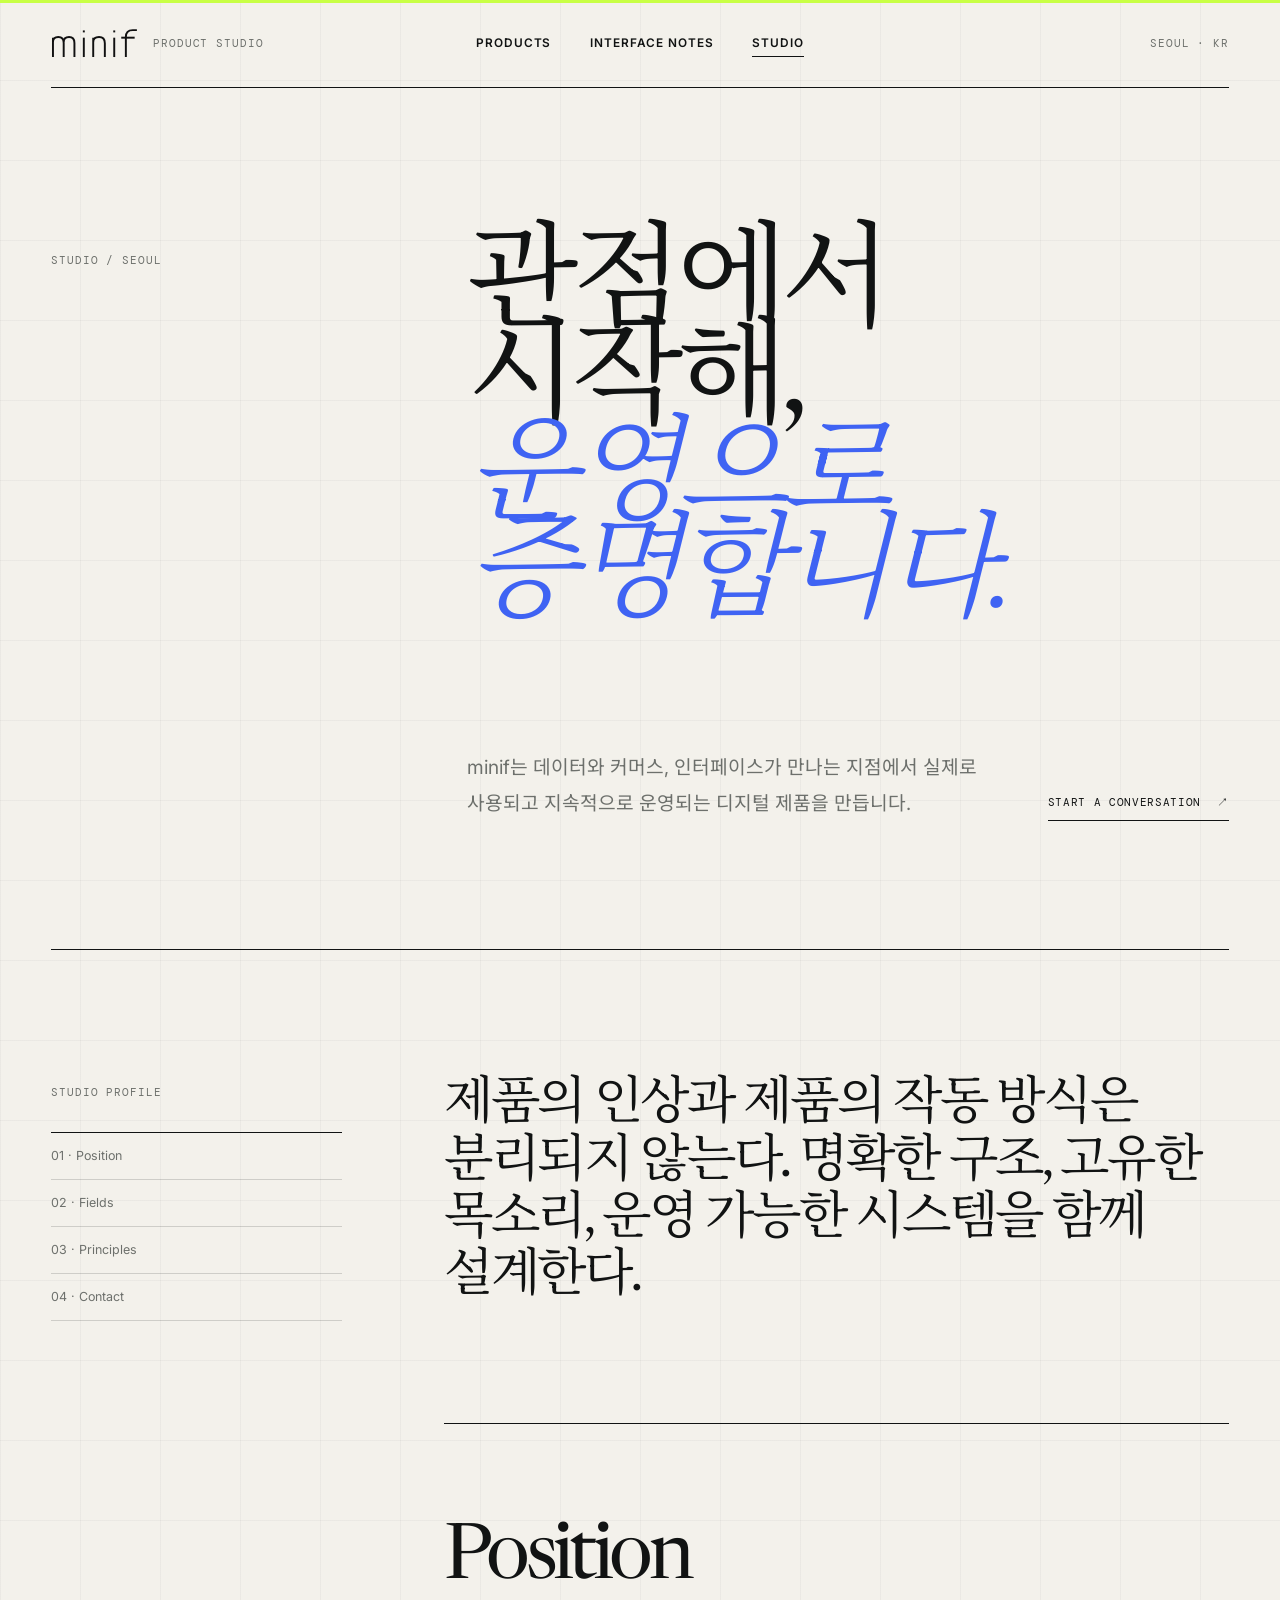
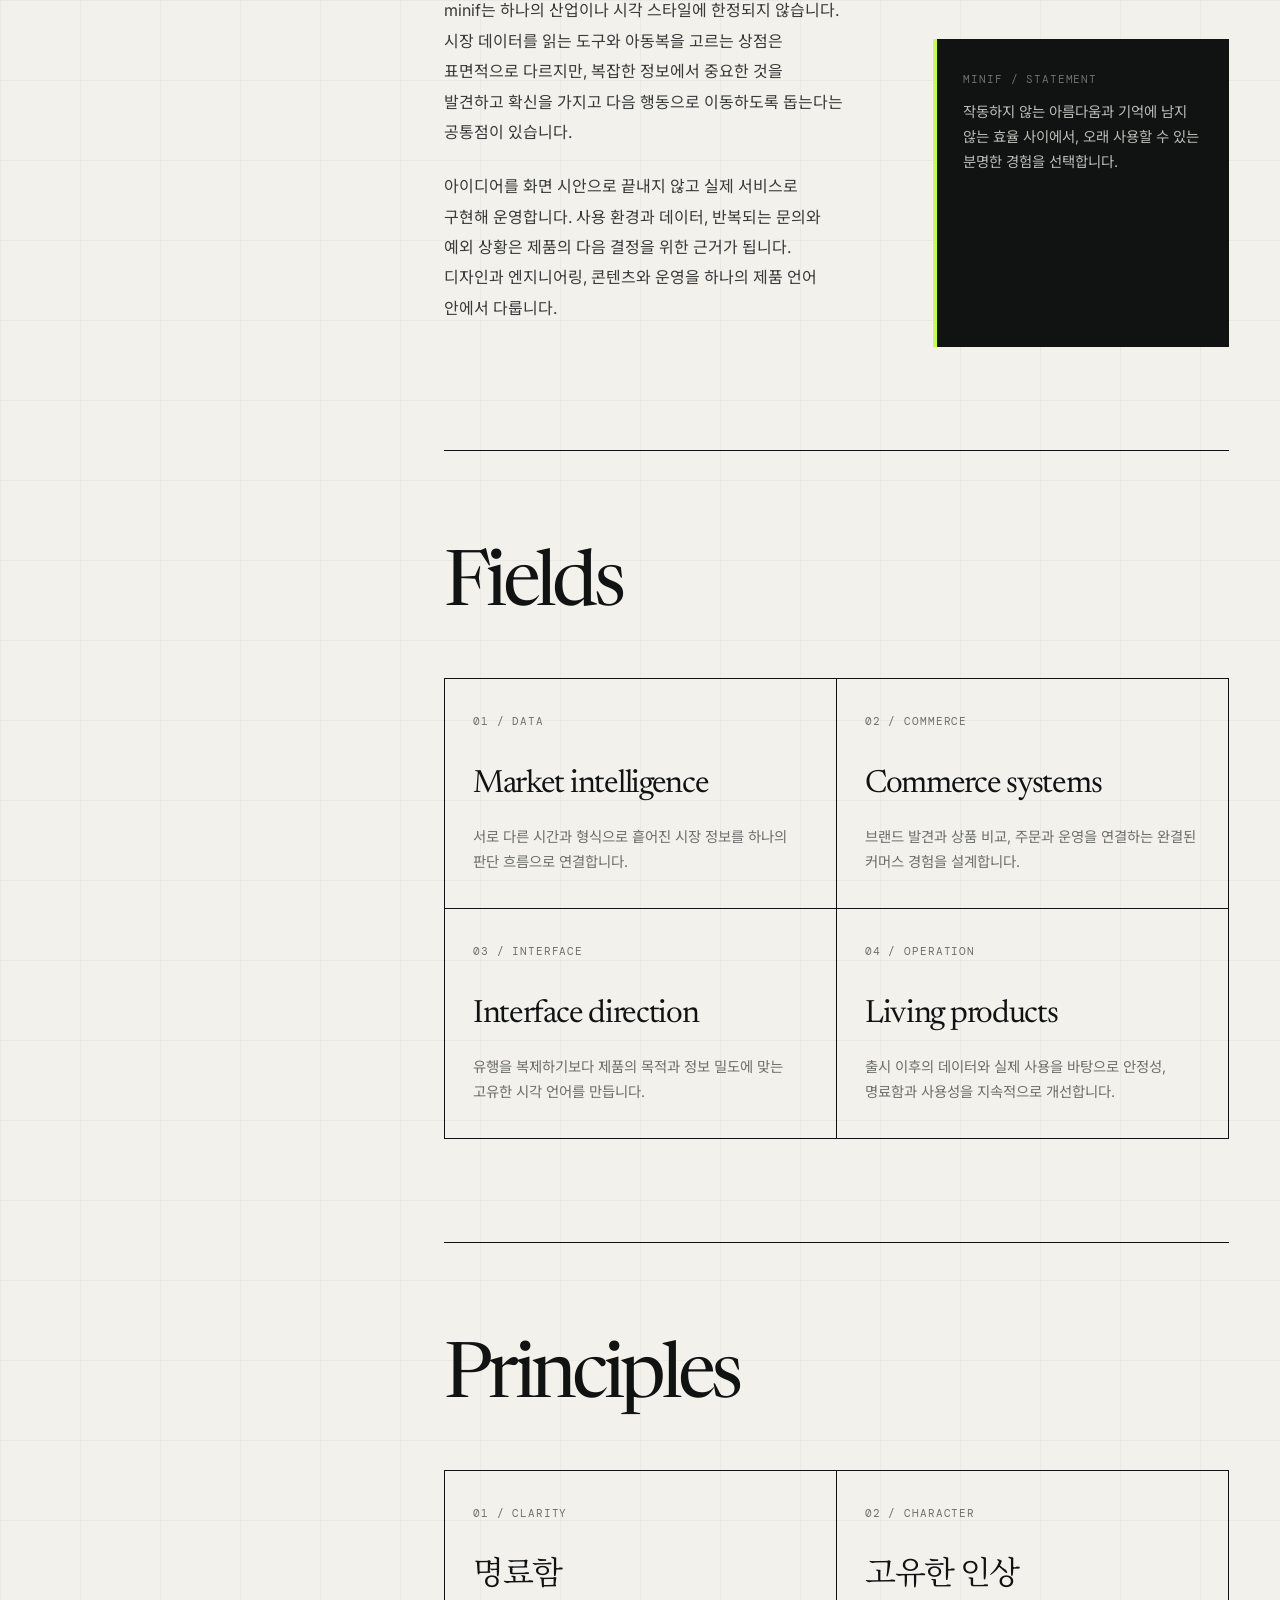
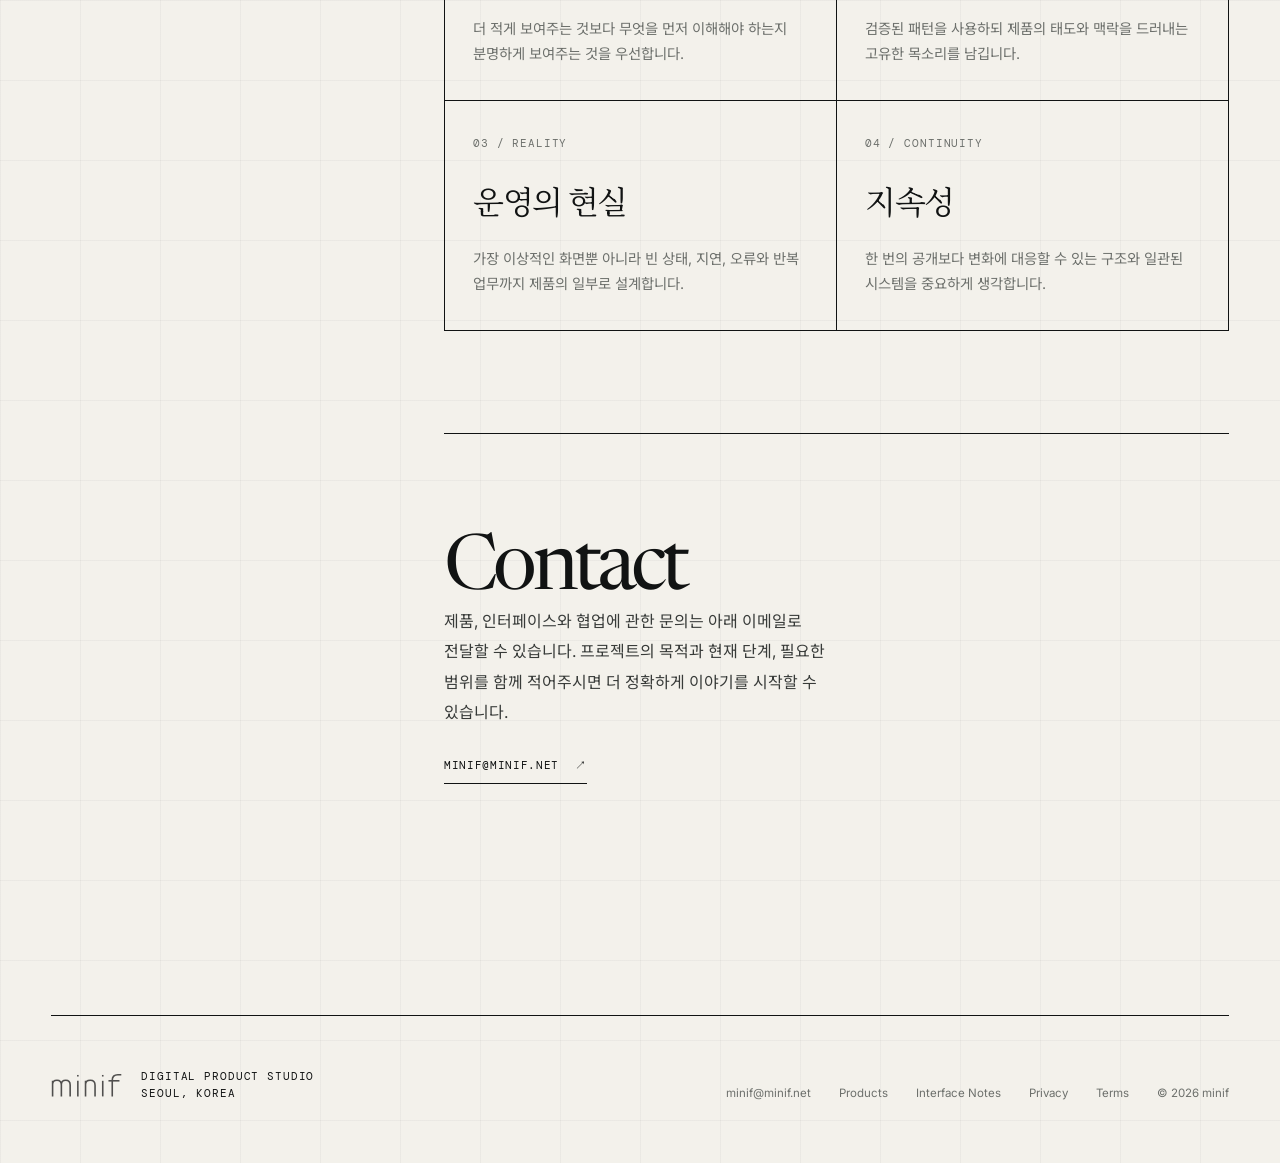
==== commit 8a062ce4: "feat: position minif as a product studio" ====
--- a/about.html
+++ b/about.html
@@ -3,81 +3,93 @@
   <head>
     <meta charset="utf-8">
     <meta name="viewport" content="width=device-width, initial-scale=1">
-    <meta name="description" content="minif 프로젝트와 Macro Board 데이터 출처, 투자 유의사항을 안내합니다.">
-    <title>About — minif</title>
+    <meta name="description" content="minif는 데이터, 커머스와 인터페이스 시스템을 설계하고 운영하는 서울 기반 디지털 프로덕트 스튜디오입니다.">
+    <meta name="google-adsense-account" content="ca-pub-9353405093450953">
+    <meta property="og:title" content="Studio — minif">
+    <meta property="og:description" content="좋은 제품은 분명한 관점과 운영의 현실 위에서 만들어집니다.">
+    <meta property="og:type" content="website">
+    <meta property="og:url" content="https://minif.net/about.html">
+    <link rel="canonical" href="https://minif.net/about.html">
+    <title>Studio — minif</title>
     <link rel="icon" href="./assets/minif-favicon.svg" type="image/svg+xml">
+    <script async src="https://pagead2.googlesyndication.com/pagead/js/adsbygoogle.js?client=ca-pub-9353405093450953" crossorigin="anonymous"></script>
     <link rel="preconnect" href="https://fonts.googleapis.com">
     <link rel="preconnect" href="https://fonts.gstatic.com" crossorigin>
-    <link href="https://fonts.googleapis.com/css2?family=Inter:wght@300;400;500;600&amp;family=Noto+Sans+KR:wght@300;400;500;600&amp;display=swap" rel="stylesheet">
-    <link rel="stylesheet" href="./styles.css">
+    <link href="https://fonts.googleapis.com/css2?family=DM+Mono:wght@300;400;500&amp;family=Inter:wght@400;500;600&amp;family=Newsreader:ital,opsz,wght@0,6..72,300;0,6..72,400;1,6..72,300&amp;family=Noto+Sans+KR:wght@400;500;600&amp;family=Noto+Serif+KR:wght@300;400&amp;display=swap" rel="stylesheet">
+    <link rel="stylesheet" href="./studio.css">
   </head>
   <body>
-    <div class="site-shell">
-      <header class="site-header">
-        <a class="brand" href="./index.html" aria-label="minif 홈">
-          <img class="brand-mark" src="./assets/minif-wordmark.svg" alt="minif">
-          <span class="brand-domain">minif.net</span>
-        </a>
-        <nav class="nav" aria-label="주요 메뉴">
-          <a href="./index.html#products">Products</a>
-          <a href="./about.html" aria-current="page">About</a>
-          <a href="https://portfolio-hub-a8g.pages.dev" target="_blank" rel="noopener">Portfolio ↗</a>
-        </nav>
-      </header>
+    <header class="site-header">
+      <a class="brand" href="./index.html" aria-label="minif 홈"><img class="brand-mark" src="./assets/minif-wordmark.svg" alt="minif"><span class="brand-edition">Product studio</span></a>
+      <nav class="nav" aria-label="주요 메뉴"><a href="./index.html#products">Products</a><a href="./design.html">Interface Notes</a><a href="./about.html" aria-current="page">Studio</a></nav>
+      <span class="header-location">Seoul · KR</span>
+    </header>
 
-      <main>
-        <section class="page-hero" aria-labelledby="about-title">
-          <p class="page-kicker">About / Product lab</p>
-          <h1 id="about-title">직접 만들고<br>실제로 운영합니다.</h1>
-          <p>
-            minif는 필요한 웹 서비스를 직접 만들고 운영하며, 사용하면서 발견한 문제를 꾸준히 개선하는 개인 프로젝트입니다.
-          </p>
-        </section>
+    <main class="shell">
+      <section class="page-hero" aria-labelledby="page-title">
+        <p class="section-label">Studio / Seoul</p>
+        <h1 class="page-title" id="page-title">관점에서 시작해,<br><em>운영으로 증명합니다.</em></h1>
+        <div class="page-summary">
+          <p>minif는 데이터와 커머스, 인터페이스가 만나는 지점에서 실제로 사용되고 지속적으로 운영되는 디지털 제품을 만듭니다.</p>
+          <a class="arrow-link" href="mailto:minif@minif.net">Start a conversation <span aria-hidden="true">↗</span></a>
+        </div>
+      </section>
 
-        <section class="information" aria-labelledby="information-title">
-          <div class="section-heading">
-            <p class="section-index">01</p>
-            <h2 id="information-title">Information</h2>
-            <p>제품과 운영 원칙</p>
-          </div>
+      <section class="article-layout">
+        <aside class="article-aside">
+          <span class="section-label">Studio profile</span>
+          <nav aria-label="스튜디오 소개 목차"><a href="#position">01 · Position</a><a href="#fields">02 · Fields</a><a href="#principles">03 · Principles</a><a href="#contact">04 · Contact</a></nav>
+        </aside>
+        <div class="article-body">
+          <p class="article-lead">제품의 인상과 제품의 작동 방식은 분리되지 않는다. 명확한 구조, 고유한 목소리, 운영 가능한 시스템을 함께 설계한다.</p>
 
-          <div class="information-list">
-            <article>
-              <p class="item-number">01</p>
-              <h3>minif</h3>
-              <p>아이디어를 전시하는 데 그치지 않고 실제 사용 가능한 제품으로 출시해 직접 운영합니다. 이곳에는 현재 서비스 중인 제품만 소개합니다.</p>
-            </article>
-            <article>
-              <p class="item-number">02</p>
-              <h3>Macro Board</h3>
-              <p>현재 운영 중인 첫 번째 제품입니다. 국내외 시장 지표와 S&amp;P 500, Nasdaq 100 트리맵, 증권사 리포트를 한 화면에서 제공합니다.</p>
-            </article>
-            <article>
-              <p class="item-number">03</p>
-              <h3>Operating principle</h3>
-              <p>필요한 기능부터 작게 출시하고, 실제 운영에서 확인한 문제와 피드백을 바탕으로 안정성과 사용성을 계속 개선합니다.</p>
-            </article>
-            <article>
-              <p class="item-number">04</p>
-              <h3>Contact</h3>
-              <p>서비스 관련 문의는 <a class="inline-link" href="mailto:minif@minif.net">minif@minif.net</a>으로 보내주세요.</p>
-            </article>
-          </div>
-        </section>
-      </main>
+          <section class="content-section" id="position">
+            <h2>Position</h2>
+            <div class="content-grid">
+              <div class="prose">
+                <p>minif는 하나의 산업이나 시각 스타일에 한정되지 않습니다. 시장 데이터를 읽는 도구와 아동복을 고르는 상점은 표면적으로 다르지만, 복잡한 정보에서 중요한 것을 발견하고 확신을 가지고 다음 행동으로 이동하도록 돕는다는 공통점이 있습니다.</p>
+                <p>아이디어를 화면 시안으로 끝내지 않고 실제 서비스로 구현해 운영합니다. 사용 환경과 데이터, 반복되는 문의와 예외 상황은 제품의 다음 결정을 위한 근거가 됩니다. 디자인과 엔지니어링, 콘텐츠와 운영을 하나의 제품 언어 안에서 다룹니다.</p>
+              </div>
+              <div class="perspective"><span class="mini-label">minif / statement</span><p>작동하지 않는 아름다움과 기억에 남지 않는 효율 사이에서, 오래 사용할 수 있는 분명한 경험을 선택합니다.</p></div>
+            </div>
+          </section>
 
-      <footer class="site-footer">
-        <div>
-          <img class="footer-mark" src="./assets/minif-wordmark.svg" alt="">
-          <span>Independent product lab</span>
+          <section class="content-section" id="fields">
+            <h2>Fields</h2>
+            <div class="text-list">
+              <article><span class="mini-label">01 / Data</span><h3>Market intelligence</h3><p>서로 다른 시간과 형식으로 흩어진 시장 정보를 하나의 판단 흐름으로 연결합니다.</p></article>
+              <article><span class="mini-label">02 / Commerce</span><h3>Commerce systems</h3><p>브랜드 발견과 상품 비교, 주문과 운영을 연결하는 완결된 커머스 경험을 설계합니다.</p></article>
+              <article><span class="mini-label">03 / Interface</span><h3>Interface direction</h3><p>유행을 복제하기보다 제품의 목적과 정보 밀도에 맞는 고유한 시각 언어를 만듭니다.</p></article>
+              <article><span class="mini-label">04 / Operation</span><h3>Living products</h3><p>출시 이후의 데이터와 실제 사용을 바탕으로 안정성, 명료함과 사용성을 지속적으로 개선합니다.</p></article>
+            </div>
+          </section>
+
+          <section class="content-section" id="principles">
+            <h2>Principles</h2>
+            <div class="text-list">
+              <article><span class="mini-label">01 / Clarity</span><h3>명료함</h3><p>더 적게 보여주는 것보다 무엇을 먼저 이해해야 하는지 분명하게 보여주는 것을 우선합니다.</p></article>
+              <article><span class="mini-label">02 / Character</span><h3>고유한 인상</h3><p>검증된 패턴을 사용하되 제품의 태도와 맥락을 드러내는 고유한 목소리를 남깁니다.</p></article>
+              <article><span class="mini-label">03 / Reality</span><h3>운영의 현실</h3><p>가장 이상적인 화면뿐 아니라 빈 상태, 지연, 오류와 반복 업무까지 제품의 일부로 설계합니다.</p></article>
+              <article><span class="mini-label">04 / Continuity</span><h3>지속성</h3><p>한 번의 공개보다 변화에 대응할 수 있는 구조와 일관된 시스템을 중요하게 생각합니다.</p></article>
+            </div>
+          </section>
+
+          <section class="content-section" id="contact">
+            <h2>Contact</h2>
+            <div class="content-grid">
+              <div class="prose">
+                <p>제품, 인터페이스와 협업에 관한 문의는 아래 이메일로 전달할 수 있습니다. 프로젝트의 목적과 현재 단계, 필요한 범위를 함께 적어주시면 더 정확하게 이야기를 시작할 수 있습니다.</p>
+                <a class="arrow-link" href="mailto:minif@minif.net">minif@minif.net <span aria-hidden="true">↗</span></a>
+              </div>
+            </div>
+          </section>
         </div>
-        <div class="footer-meta">
-          <a href="mailto:minif@minif.net">minif@minif.net</a>
-          <a href="https://portfolio-hub-a8g.pages.dev" target="_blank" rel="noopener">Portfolio ↗</a>
-          <a href="./privacy.html">Privacy</a>
-          <span>© 2026 minif</span>
-        </div>
-      </footer>
-    </div>
+      </section>
+    </main>
+
+    <footer class="site-footer">
+      <div class="footer-brand"><img src="./assets/minif-wordmark.svg" alt="minif"><span class="footer-label">Digital product studio<br>Seoul, Korea</span></div>
+      <div class="footer-links"><a href="mailto:minif@minif.net">minif@minif.net</a><a href="./index.html#products">Products</a><a href="./design.html">Interface Notes</a><a href="./privacy.html">Privacy</a><a href="./terms.html">Terms</a><span>© 2026 minif</span></div>
+    </footer>
   </body>
 </html>
--- a/studio.css
+++ b/studio.css
@@ -0,0 +1,1149 @@
+:root {
+  --paper: #f3f1eb;
+  --paper-strong: #faf9f5;
+  --ink: #111313;
+  --ink-soft: #242727;
+  --muted: #6d706c;
+  --line: rgba(17, 19, 19, 0.16);
+  --line-strong: rgba(17, 19, 19, 0.34);
+  --acid: #c8ff45;
+  --blue: #3f63f3;
+  --rose: #d6a899;
+  --serif: "Newsreader", "Noto Serif KR", Georgia, serif;
+  --sans: "Inter", "Noto Sans KR", system-ui, sans-serif;
+  --mono: "DM Mono", "SFMono-Regular", Consolas, monospace;
+  --max: 1360px;
+  --page: clamp(20px, 4vw, 64px);
+}
+
+* {
+  box-sizing: border-box;
+}
+
+html {
+  scroll-behavior: smooth;
+  overflow-x: clip;
+  background: var(--paper);
+  color: var(--ink);
+  font-family: var(--sans);
+  font-size: 16px;
+  line-height: 1.6;
+  word-break: keep-all;
+}
+
+body {
+  min-width: 320px;
+  margin: 0;
+  overflow-x: clip;
+  background:
+    linear-gradient(rgba(17, 19, 19, 0.035) 1px, transparent 1px),
+    linear-gradient(90deg, rgba(17, 19, 19, 0.035) 1px, transparent 1px),
+    var(--paper);
+  background-size: 80px 80px;
+}
+
+body::before {
+  position: fixed;
+  z-index: 20;
+  top: 0;
+  right: 0;
+  left: 0;
+  height: 3px;
+  background: var(--acid);
+  content: "";
+}
+
+a {
+  color: inherit;
+  text-decoration: none;
+}
+
+img,
+svg {
+  display: block;
+  max-width: 100%;
+}
+
+button,
+input {
+  font: inherit;
+}
+
+::selection {
+  background: var(--acid);
+  color: var(--ink);
+}
+
+.site-header,
+.site-footer,
+.shell {
+  width: min(calc(100% - (var(--page) * 2)), var(--max));
+  margin: 0 auto;
+}
+
+.site-header {
+  display: grid;
+  grid-template-columns: 1fr auto 1fr;
+  align-items: center;
+  min-height: 88px;
+  border-bottom: 1px solid var(--ink);
+}
+
+.brand {
+  display: inline-flex;
+  align-items: center;
+  gap: 14px;
+  justify-self: start;
+}
+
+.brand-mark {
+  width: 88px;
+  height: auto;
+}
+
+.brand-edition,
+.header-location,
+.eyebrow,
+.section-label,
+.product-index,
+.product-type,
+.article-meta,
+.footer-label,
+.term-number,
+.mini-label,
+.metric-label {
+  font-family: var(--mono);
+  font-size: 0.68rem;
+  letter-spacing: 0.08em;
+  text-transform: uppercase;
+}
+
+.brand-edition,
+.header-location {
+  color: var(--muted);
+}
+
+.nav {
+  display: flex;
+  align-items: center;
+  justify-content: center;
+  gap: clamp(20px, 3vw, 42px);
+  font-size: 0.74rem;
+  font-weight: 600;
+  letter-spacing: 0.08em;
+  text-transform: uppercase;
+}
+
+.nav a,
+.footer-links a {
+  position: relative;
+}
+
+.nav a::after,
+.footer-links a::after {
+  position: absolute;
+  right: 0;
+  bottom: -4px;
+  left: 0;
+  height: 1px;
+  background: currentColor;
+  content: "";
+  transform: scaleX(0);
+  transform-origin: right;
+  transition: transform 180ms ease;
+}
+
+.nav a:hover::after,
+.nav a[aria-current="page"]::after,
+.footer-links a:hover::after {
+  transform: scaleX(1);
+  transform-origin: left;
+}
+
+.header-location {
+  justify-self: end;
+}
+
+.hero {
+  display: grid;
+  grid-template-columns: minmax(0, 1.55fr) minmax(280px, 0.45fr);
+  min-height: min(790px, calc(100svh - 88px));
+  border-bottom: 1px solid var(--ink);
+}
+
+.hero-main {
+  display: flex;
+  flex-direction: column;
+  justify-content: space-between;
+  padding: clamp(36px, 5vw, 72px) clamp(24px, 5vw, 72px) clamp(40px, 5vw, 68px) 0;
+  border-right: 1px solid var(--ink);
+}
+
+.eyebrow,
+.section-label,
+.article-meta,
+.mini-label,
+.metric-label {
+  color: var(--muted);
+}
+
+.eyebrow {
+  display: flex;
+  align-items: center;
+  gap: 12px;
+  margin: 0;
+}
+
+.eyebrow::before {
+  width: 8px;
+  height: 8px;
+  border-radius: 50%;
+  background: var(--acid);
+  box-shadow: 0 0 0 4px rgba(200, 255, 69, 0.22);
+  content: "";
+}
+
+.hero h1 {
+  max-width: 1000px;
+  margin: clamp(80px, 12vh, 150px) 0;
+  font-family: var(--serif);
+  font-size: clamp(4.2rem, 9.2vw, 9.2rem);
+  font-weight: 400;
+  letter-spacing: -0.075em;
+  line-height: 0.82;
+}
+
+.hero h1 em {
+  color: var(--blue);
+  font-style: italic;
+  font-weight: 300;
+}
+
+.hero-bottom {
+  display: grid;
+  grid-template-columns: minmax(0, 560px) auto;
+  align-items: end;
+  justify-content: space-between;
+  gap: 32px;
+}
+
+.hero-copy {
+  margin: 0;
+  color: var(--ink-soft);
+  font-size: clamp(1.02rem, 1.45vw, 1.28rem);
+  font-weight: 400;
+  letter-spacing: -0.025em;
+  line-height: 1.75;
+}
+
+.arrow-link {
+  display: inline-flex;
+  align-items: center;
+  gap: 16px;
+  padding-bottom: 8px;
+  border-bottom: 1px solid currentColor;
+  font-family: var(--mono);
+  font-size: 0.7rem;
+  letter-spacing: 0.06em;
+  text-transform: uppercase;
+  white-space: nowrap;
+}
+
+.arrow-link span {
+  transition: transform 180ms ease;
+}
+
+.arrow-link:hover span {
+  transform: translateX(5px);
+}
+
+.hero-index {
+  display: flex;
+  flex-direction: column;
+  justify-content: space-between;
+  padding: clamp(34px, 4vw, 58px) 0 clamp(40px, 5vw, 68px) clamp(24px, 4vw, 52px);
+}
+
+.hero-index-top {
+  display: flex;
+  justify-content: space-between;
+  gap: 16px;
+}
+
+.hero-index-count {
+  font-family: var(--serif);
+  font-size: 3.8rem;
+  font-weight: 300;
+  letter-spacing: -0.06em;
+  line-height: 0.9;
+}
+
+.hero-index-list {
+  border-top: 1px solid var(--ink);
+}
+
+.hero-index-list a {
+  display: grid;
+  grid-template-columns: 36px 1fr auto;
+  align-items: center;
+  gap: 12px;
+  min-height: 70px;
+  border-bottom: 1px solid var(--line-strong);
+  transition: padding 180ms ease, background 180ms ease;
+}
+
+.hero-index-list a:hover {
+  padding: 0 10px;
+  background: var(--acid);
+}
+
+.hero-index-list small {
+  color: var(--muted);
+  font-family: var(--mono);
+  font-size: 0.62rem;
+}
+
+.section {
+  padding: clamp(88px, 11vw, 160px) 0;
+  border-bottom: 1px solid var(--ink);
+}
+
+.section-intro {
+  display: grid;
+  grid-template-columns: minmax(180px, 0.3fr) minmax(0, 0.7fr);
+  gap: clamp(32px, 7vw, 110px);
+  margin-bottom: clamp(48px, 7vw, 92px);
+}
+
+.section-intro h2,
+.editorial-callout h2,
+.page-title,
+.article-title {
+  margin: 0;
+  font-family: var(--serif);
+  font-weight: 400;
+  letter-spacing: -0.055em;
+}
+
+.section-intro h2 {
+  max-width: 920px;
+  font-size: clamp(3rem, 6.6vw, 6.9rem);
+  line-height: 0.94;
+}
+
+.section-intro-copy {
+  grid-column: 2;
+  display: grid;
+  grid-template-columns: minmax(0, 1fr) auto;
+  gap: 32px;
+  align-items: end;
+}
+
+.section-intro-copy p {
+  max-width: 690px;
+  margin: 0;
+  color: var(--muted);
+  font-size: 1.04rem;
+  line-height: 1.85;
+}
+
+.product-grid {
+  display: grid;
+  grid-template-columns: repeat(2, minmax(0, 1fr));
+  border-top: 1px solid var(--ink);
+  border-left: 1px solid var(--ink);
+}
+
+.product-card {
+  display: grid;
+  grid-template-rows: minmax(320px, 0.9fr) auto;
+  min-height: 680px;
+  border-right: 1px solid var(--ink);
+  border-bottom: 1px solid var(--ink);
+  background: var(--paper-strong);
+}
+
+.product-visual {
+  position: relative;
+  min-height: 360px;
+  overflow: hidden;
+}
+
+.product-card-content {
+  display: grid;
+  grid-template-columns: 48px 1fr;
+  gap: 24px;
+  padding: clamp(28px, 4vw, 52px);
+  border-top: 1px solid var(--ink);
+}
+
+.product-card h3 {
+  margin: 0 0 16px;
+  font-family: var(--serif);
+  font-size: clamp(2.6rem, 5vw, 5.1rem);
+  font-weight: 400;
+  letter-spacing: -0.06em;
+  line-height: 0.92;
+}
+
+.product-card-content p {
+  max-width: 560px;
+  margin: 0 0 28px;
+  color: var(--muted);
+  line-height: 1.75;
+}
+
+.product-index,
+.product-type {
+  color: var(--muted);
+}
+
+.product-type {
+  display: inline-flex;
+  margin-bottom: 24px;
+}
+
+.market-visual {
+  padding: 28px;
+  background: #101416;
+  color: #f2f6ef;
+}
+
+.market-grid {
+  position: absolute;
+  inset: 0;
+  background-image:
+    linear-gradient(rgba(255, 255, 255, 0.07) 1px, transparent 1px),
+    linear-gradient(90deg, rgba(255, 255, 255, 0.07) 1px, transparent 1px);
+  background-size: 52px 52px;
+}
+
+.market-ticker {
+  position: relative;
+  z-index: 1;
+  display: flex;
+  justify-content: space-between;
+  font-family: var(--mono);
+  font-size: 0.66rem;
+  letter-spacing: 0.08em;
+  text-transform: uppercase;
+}
+
+.market-value {
+  position: absolute;
+  z-index: 1;
+  top: 50%;
+  left: 50%;
+  width: 78%;
+  transform: translate(-50%, -50%);
+}
+
+.market-value strong {
+  display: block;
+  font-family: var(--serif);
+  font-size: clamp(4rem, 9vw, 8.7rem);
+  font-weight: 300;
+  letter-spacing: -0.07em;
+  line-height: 0.85;
+}
+
+.market-value span {
+  display: inline-flex;
+  margin-top: 22px;
+  padding: 7px 10px;
+  background: var(--acid);
+  color: var(--ink);
+  font-family: var(--mono);
+  font-size: 0.68rem;
+}
+
+.market-line {
+  position: absolute;
+  z-index: 1;
+  right: -4%;
+  bottom: 18%;
+  left: 8%;
+  height: 30%;
+  border-top: 3px solid var(--acid);
+  border-radius: 50% 30% 0 0;
+  opacity: 0.9;
+  transform: rotate(-7deg) skewX(-22deg);
+}
+
+.shop-visual {
+  display: grid;
+  place-items: center;
+  padding: clamp(28px, 5vw, 64px);
+  background:
+    radial-gradient(circle at 22% 16%, rgba(255, 255, 255, 0.85), transparent 32%),
+    linear-gradient(145deg, #eadfd1, #d7b5a8);
+}
+
+.shop-frame {
+  position: relative;
+  width: min(80%, 430px);
+  aspect-ratio: 4 / 5;
+  padding: 30px;
+  border: 1px solid rgba(56, 44, 36, 0.35);
+  background: rgba(250, 247, 242, 0.72);
+  box-shadow: 0 30px 70px rgba(64, 42, 34, 0.2);
+  text-align: center;
+}
+
+.shop-frame::before,
+.shop-frame::after {
+  position: absolute;
+  border: 1px solid rgba(56, 44, 36, 0.18);
+  border-radius: 50%;
+  content: "";
+}
+
+.shop-frame::before {
+  top: 18%;
+  left: 12%;
+  width: 38%;
+  aspect-ratio: 1;
+}
+
+.shop-frame::after {
+  right: 9%;
+  bottom: 12%;
+  width: 52%;
+  aspect-ratio: 1;
+}
+
+.shop-wordmark {
+  position: relative;
+  z-index: 1;
+  display: flex;
+  height: 100%;
+  flex-direction: column;
+  align-items: center;
+  justify-content: center;
+}
+
+.shop-wordmark strong {
+  font-family: var(--serif);
+  font-size: clamp(2.5rem, 5vw, 4.8rem);
+  font-weight: 400;
+  letter-spacing: -0.055em;
+  line-height: 0.9;
+}
+
+.shop-wordmark span {
+  margin-top: 20px;
+  font-family: var(--mono);
+  font-size: 0.62rem;
+  letter-spacing: 0.3em;
+  text-transform: uppercase;
+}
+
+.notes-grid {
+  display: grid;
+  grid-template-columns: repeat(4, minmax(0, 1fr));
+  border-top: 1px solid var(--ink);
+  border-left: 1px solid var(--ink);
+}
+
+.note-card {
+  min-width: 0;
+  border-right: 1px solid var(--ink);
+  border-bottom: 1px solid var(--ink);
+  background: var(--paper-strong);
+}
+
+.note-demo {
+  display: grid;
+  min-height: 260px;
+  place-items: center;
+  overflow: hidden;
+  border-bottom: 1px solid var(--ink);
+}
+
+.note-content {
+  padding: 26px;
+}
+
+.note-content h3 {
+  margin: 20px 0 12px;
+  font-family: var(--serif);
+  font-size: clamp(2rem, 3vw, 3.2rem);
+  font-weight: 400;
+  letter-spacing: -0.05em;
+  line-height: 0.95;
+}
+
+.note-content p {
+  margin: 0 0 24px;
+  color: var(--muted);
+  font-size: 0.9rem;
+  line-height: 1.7;
+}
+
+.demo-minimal {
+  position: relative;
+  background: #f8f7f2;
+}
+
+.demo-minimal::before {
+  width: 38%;
+  height: 1px;
+  background: var(--ink);
+  content: "";
+}
+
+.demo-minimal::after {
+  position: absolute;
+  width: 13px;
+  height: 13px;
+  border-radius: 50%;
+  background: var(--blue);
+  content: "";
+}
+
+.demo-glass {
+  position: relative;
+  background:
+    radial-gradient(circle at 25% 30%, #ffbd9e 0 16%, transparent 17%),
+    radial-gradient(circle at 72% 70%, #647cff 0 22%, transparent 23%),
+    #d9d4ee;
+}
+
+.glass-panel {
+  width: 68%;
+  height: 52%;
+  border: 1px solid rgba(255, 255, 255, 0.58);
+  border-radius: 22px;
+  background: rgba(255, 255, 255, 0.24);
+  box-shadow: 0 25px 70px rgba(43, 42, 68, 0.22);
+  backdrop-filter: blur(18px);
+}
+
+.demo-flat {
+  grid-template-columns: repeat(2, 72px);
+  gap: 8px;
+  background: #eee8dc;
+}
+
+.demo-flat span {
+  aspect-ratio: 1;
+  background: var(--blue);
+}
+
+.demo-flat span:nth-child(2) {
+  border-radius: 50%;
+  background: #ff684d;
+}
+
+.demo-flat span:nth-child(3) {
+  background: var(--acid);
+}
+
+.demo-flat span:nth-child(4) {
+  border-radius: 50% 0 50% 0;
+  background: #111313;
+}
+
+.demo-neumorph {
+  background: #e9edf0;
+}
+
+.neu-button {
+  display: grid;
+  width: 110px;
+  aspect-ratio: 1;
+  place-items: center;
+  border-radius: 30px;
+  background: #e9edf0;
+  box-shadow: 18px 18px 35px #c6c9cc, -18px -18px 35px #ffffff;
+  color: #6d7378;
+  font-family: var(--mono);
+  font-size: 0.65rem;
+}
+
+.editorial-callout {
+  display: grid;
+  grid-template-columns: minmax(0, 1.2fr) minmax(280px, 0.8fr);
+  gap: clamp(48px, 9vw, 140px);
+  align-items: end;
+  padding: clamp(88px, 11vw, 160px) 0;
+  border-bottom: 1px solid var(--ink);
+}
+
+.editorial-callout h2 {
+  font-size: clamp(3.6rem, 7.5vw, 8rem);
+  line-height: 0.9;
+}
+
+.editorial-callout h2 span {
+  color: var(--blue);
+  font-style: italic;
+}
+
+.editorial-callout div:last-child p {
+  margin: 0 0 34px;
+  color: var(--muted);
+  font-size: 1.04rem;
+  line-height: 1.85;
+}
+
+.site-footer {
+  display: grid;
+  grid-template-columns: 1fr auto;
+  gap: 40px;
+  align-items: end;
+  padding: 52px 0 60px;
+}
+
+.footer-brand {
+  display: flex;
+  align-items: center;
+  gap: 18px;
+}
+
+.footer-brand img {
+  width: 72px;
+  opacity: 0.72;
+}
+
+.footer-links {
+  display: flex;
+  flex-wrap: wrap;
+  justify-content: flex-end;
+  gap: 14px 28px;
+  color: var(--muted);
+  font-size: 0.72rem;
+}
+
+/* Interior pages */
+.page-hero {
+  display: grid;
+  grid-template-columns: minmax(180px, 0.3fr) minmax(0, 0.7fr);
+  gap: clamp(32px, 7vw, 110px);
+  padding: clamp(90px, 12vw, 170px) 0 clamp(72px, 10vw, 140px);
+  border-bottom: 1px solid var(--ink);
+}
+
+.page-title {
+  max-width: 1000px;
+  font-size: clamp(4.1rem, 9vw, 9.5rem);
+  line-height: 0.84;
+}
+
+.page-title em {
+  color: var(--blue);
+  font-style: italic;
+  font-weight: 300;
+}
+
+.page-summary {
+  grid-column: 2;
+  display: grid;
+  grid-template-columns: minmax(0, 680px) auto;
+  gap: 36px;
+  align-items: end;
+  margin-top: 32px;
+}
+
+.page-summary p {
+  margin: 0;
+  color: var(--muted);
+  font-size: clamp(1.02rem, 1.5vw, 1.28rem);
+  line-height: 1.85;
+}
+
+.article-layout {
+  display: grid;
+  grid-template-columns: minmax(190px, 0.27fr) minmax(0, 0.73fr);
+  gap: clamp(36px, 8vw, 120px);
+  padding: clamp(80px, 10vw, 148px) 0;
+  border-bottom: 1px solid var(--ink);
+}
+
+.article-aside {
+  align-self: start;
+  position: sticky;
+  top: 34px;
+}
+
+.article-aside nav {
+  margin-top: 28px;
+  border-top: 1px solid var(--ink);
+}
+
+.article-aside nav a {
+  display: block;
+  padding: 13px 0;
+  border-bottom: 1px solid var(--line);
+  color: var(--muted);
+  font-size: 0.78rem;
+}
+
+.article-aside nav a:hover {
+  color: var(--ink);
+}
+
+.article-body {
+  min-width: 0;
+}
+
+.article-lead {
+  max-width: 850px;
+  margin: 0 0 clamp(72px, 9vw, 130px);
+  font-family: var(--serif);
+  font-size: clamp(2rem, 4vw, 4.1rem);
+  letter-spacing: -0.045em;
+  line-height: 1.12;
+}
+
+.term-section,
+.content-section {
+  scroll-margin-top: 30px;
+  padding: clamp(64px, 8vw, 110px) 0;
+  border-top: 1px solid var(--ink);
+}
+
+.term-heading {
+  display: grid;
+  grid-template-columns: 56px minmax(0, 1fr);
+  gap: 18px;
+  margin-bottom: 46px;
+}
+
+.term-heading h2,
+.content-section h2 {
+  margin: 0;
+  font-family: var(--serif);
+  font-size: clamp(3.2rem, 6vw, 6.4rem);
+  font-weight: 400;
+  letter-spacing: -0.06em;
+  line-height: 0.9;
+}
+
+.term-grid,
+.content-grid {
+  display: grid;
+  grid-template-columns: minmax(0, 1.15fr) minmax(220px, 0.85fr);
+  gap: clamp(36px, 7vw, 92px);
+}
+
+.prose p {
+  max-width: 720px;
+  margin: 0 0 24px;
+  color: #383b39;
+  font-size: 1rem;
+  line-height: 1.9;
+}
+
+.prose h3 {
+  margin: 48px 0 18px;
+  font-size: 1rem;
+  letter-spacing: -0.02em;
+}
+
+.principle-list {
+  margin: 0;
+  padding: 0;
+  border-top: 1px solid var(--ink);
+  list-style: none;
+}
+
+.principle-list li {
+  display: grid;
+  grid-template-columns: 34px 1fr;
+  gap: 14px;
+  padding: 18px 0;
+  border-bottom: 1px solid var(--line);
+  color: var(--muted);
+  font-size: 0.88rem;
+}
+
+.principle-list strong {
+  color: var(--ink);
+  font-family: var(--mono);
+  font-size: 0.65rem;
+}
+
+.perspective {
+  margin-top: 44px;
+  padding: 26px;
+  border-left: 4px solid var(--acid);
+  background: var(--ink);
+  color: #f4f4ef;
+}
+
+.perspective p {
+  margin: 8px 0 0;
+  color: rgba(244, 244, 239, 0.75);
+  font-size: 0.9rem;
+  line-height: 1.75;
+}
+
+.large-demo {
+  min-height: 380px;
+  border: 1px solid var(--ink);
+}
+
+.product-detail-hero {
+  position: relative;
+  min-height: 520px;
+  margin-top: 64px;
+  overflow: hidden;
+  border: 1px solid var(--ink);
+}
+
+.metrics {
+  display: grid;
+  grid-template-columns: repeat(3, minmax(0, 1fr));
+  margin-top: 72px;
+  border-top: 1px solid var(--ink);
+  border-left: 1px solid var(--ink);
+}
+
+.metric {
+  min-height: 180px;
+  padding: 24px;
+  border-right: 1px solid var(--ink);
+  border-bottom: 1px solid var(--ink);
+}
+
+.metric strong {
+  display: block;
+  margin-top: 42px;
+  font-family: var(--serif);
+  font-size: clamp(2.1rem, 4vw, 4rem);
+  font-weight: 400;
+  letter-spacing: -0.05em;
+  line-height: 0.95;
+}
+
+.text-list {
+  display: grid;
+  grid-template-columns: repeat(2, minmax(0, 1fr));
+  margin-top: 56px;
+  border-top: 1px solid var(--ink);
+  border-left: 1px solid var(--ink);
+}
+
+.text-list article {
+  min-height: 230px;
+  padding: 28px;
+  border-right: 1px solid var(--ink);
+  border-bottom: 1px solid var(--ink);
+}
+
+.text-list h3 {
+  margin: 26px 0 14px;
+  font-family: var(--serif);
+  font-size: 2rem;
+  font-weight: 400;
+  letter-spacing: -0.04em;
+}
+
+.text-list p {
+  margin: 0;
+  color: var(--muted);
+  font-size: 0.9rem;
+  line-height: 1.75;
+}
+
+.policy-list {
+  max-width: 900px;
+  margin: 0;
+  padding: 0;
+  border-top: 1px solid var(--ink);
+  list-style: none;
+}
+
+.policy-list li {
+  display: grid;
+  grid-template-columns: 46px 180px 1fr;
+  gap: 24px;
+  padding: 28px 0;
+  border-bottom: 1px solid var(--line);
+}
+
+.policy-list h2,
+.policy-list p {
+  margin: 0;
+}
+
+.policy-list h2 {
+  font-size: 1rem;
+}
+
+.policy-list p {
+  color: var(--muted);
+  font-size: 0.9rem;
+  line-height: 1.8;
+}
+
+.inline-link {
+  border-bottom: 1px solid currentColor;
+}
+
+@media (max-width: 1060px) {
+  .notes-grid {
+    grid-template-columns: repeat(2, minmax(0, 1fr));
+  }
+
+  .hero {
+    grid-template-columns: 1fr;
+  }
+
+  .hero-main {
+    min-height: 680px;
+    padding-right: 0;
+    border-right: 0;
+  }
+
+  .hero-index {
+    padding-left: 0;
+    border-top: 1px solid var(--ink);
+  }
+}
+
+@media (max-width: 760px) {
+  :root {
+    --page: 16px;
+  }
+
+  body {
+    background-size: 48px 48px;
+  }
+
+  .site-header {
+    grid-template-columns: auto 1fr;
+    min-height: 76px;
+  }
+
+  .brand-edition,
+  .header-location {
+    display: none;
+  }
+
+  .nav {
+    justify-content: flex-end;
+    gap: 14px;
+    font-size: 0.62rem;
+    letter-spacing: 0.045em;
+  }
+
+  .brand-mark {
+    width: 72px;
+  }
+
+  .hero-main {
+    min-height: 590px;
+  }
+
+  .hero h1 {
+    margin: 72px 0;
+    font-size: clamp(4rem, 19vw, 6.5rem);
+    line-height: 0.86;
+  }
+
+  .hero-bottom,
+  .section-intro-copy,
+  .page-summary {
+    grid-template-columns: 1fr;
+  }
+
+  .hero-bottom .arrow-link,
+  .section-intro-copy .arrow-link,
+  .page-summary .arrow-link {
+    justify-self: start;
+  }
+
+  .section-intro,
+  .page-hero,
+  .article-layout {
+    grid-template-columns: 1fr;
+    gap: 28px;
+  }
+
+  .section-intro-copy,
+  .page-summary {
+    grid-column: 1;
+  }
+
+  .section-intro h2 {
+    font-size: clamp(3.2rem, 15vw, 5rem);
+  }
+
+  .product-grid,
+  .editorial-callout,
+  .term-grid,
+  .content-grid {
+    grid-template-columns: 1fr;
+  }
+
+  .product-card {
+    min-height: 620px;
+  }
+
+  .product-card-content {
+    grid-template-columns: 36px 1fr;
+  }
+
+  .notes-grid {
+    grid-template-columns: 1fr;
+  }
+
+  .note-demo {
+    min-height: 220px;
+  }
+
+  .site-footer {
+    grid-template-columns: 1fr;
+    align-items: start;
+  }
+
+  .footer-links {
+    justify-content: flex-start;
+  }
+
+  .page-title {
+    font-size: clamp(4rem, 19vw, 7rem);
+  }
+
+  .article-aside {
+    position: static;
+  }
+
+  .article-aside nav {
+    display: grid;
+    grid-template-columns: repeat(2, minmax(0, 1fr));
+  }
+
+  .article-aside nav a:nth-child(odd) {
+    border-right: 1px solid var(--line);
+  }
+
+  .metrics,
+  .text-list {
+    grid-template-columns: 1fr;
+  }
+
+  .policy-list li {
+    grid-template-columns: 36px 1fr;
+    gap: 14px;
+  }
+
+  .policy-list li p {
+    grid-column: 2;
+  }
+}
+
+@media (prefers-reduced-motion: reduce) {
+  html {
+    scroll-behavior: auto;
+  }
+
+  *,
+  *::before,
+  *::after {
+    scroll-behavior: auto !important;
+    transition-duration: 0.01ms !important;
+  }
+}
